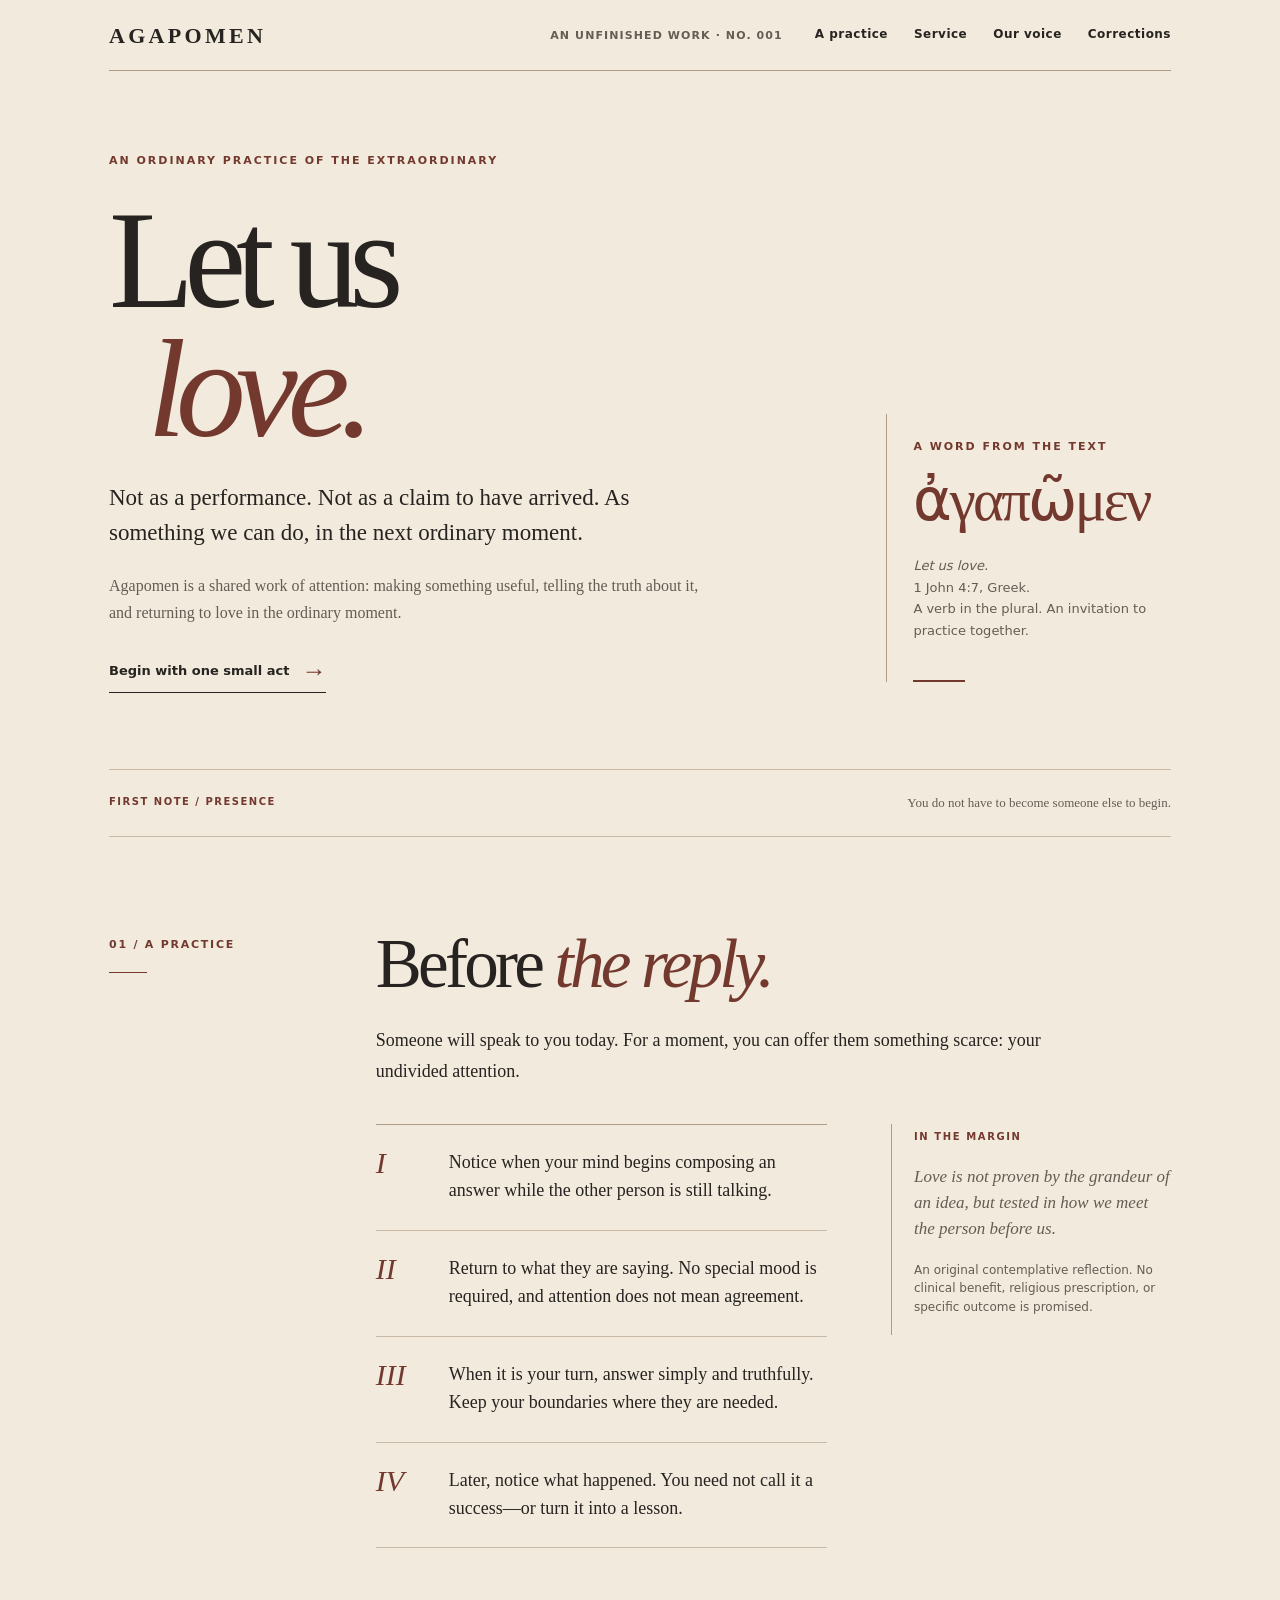
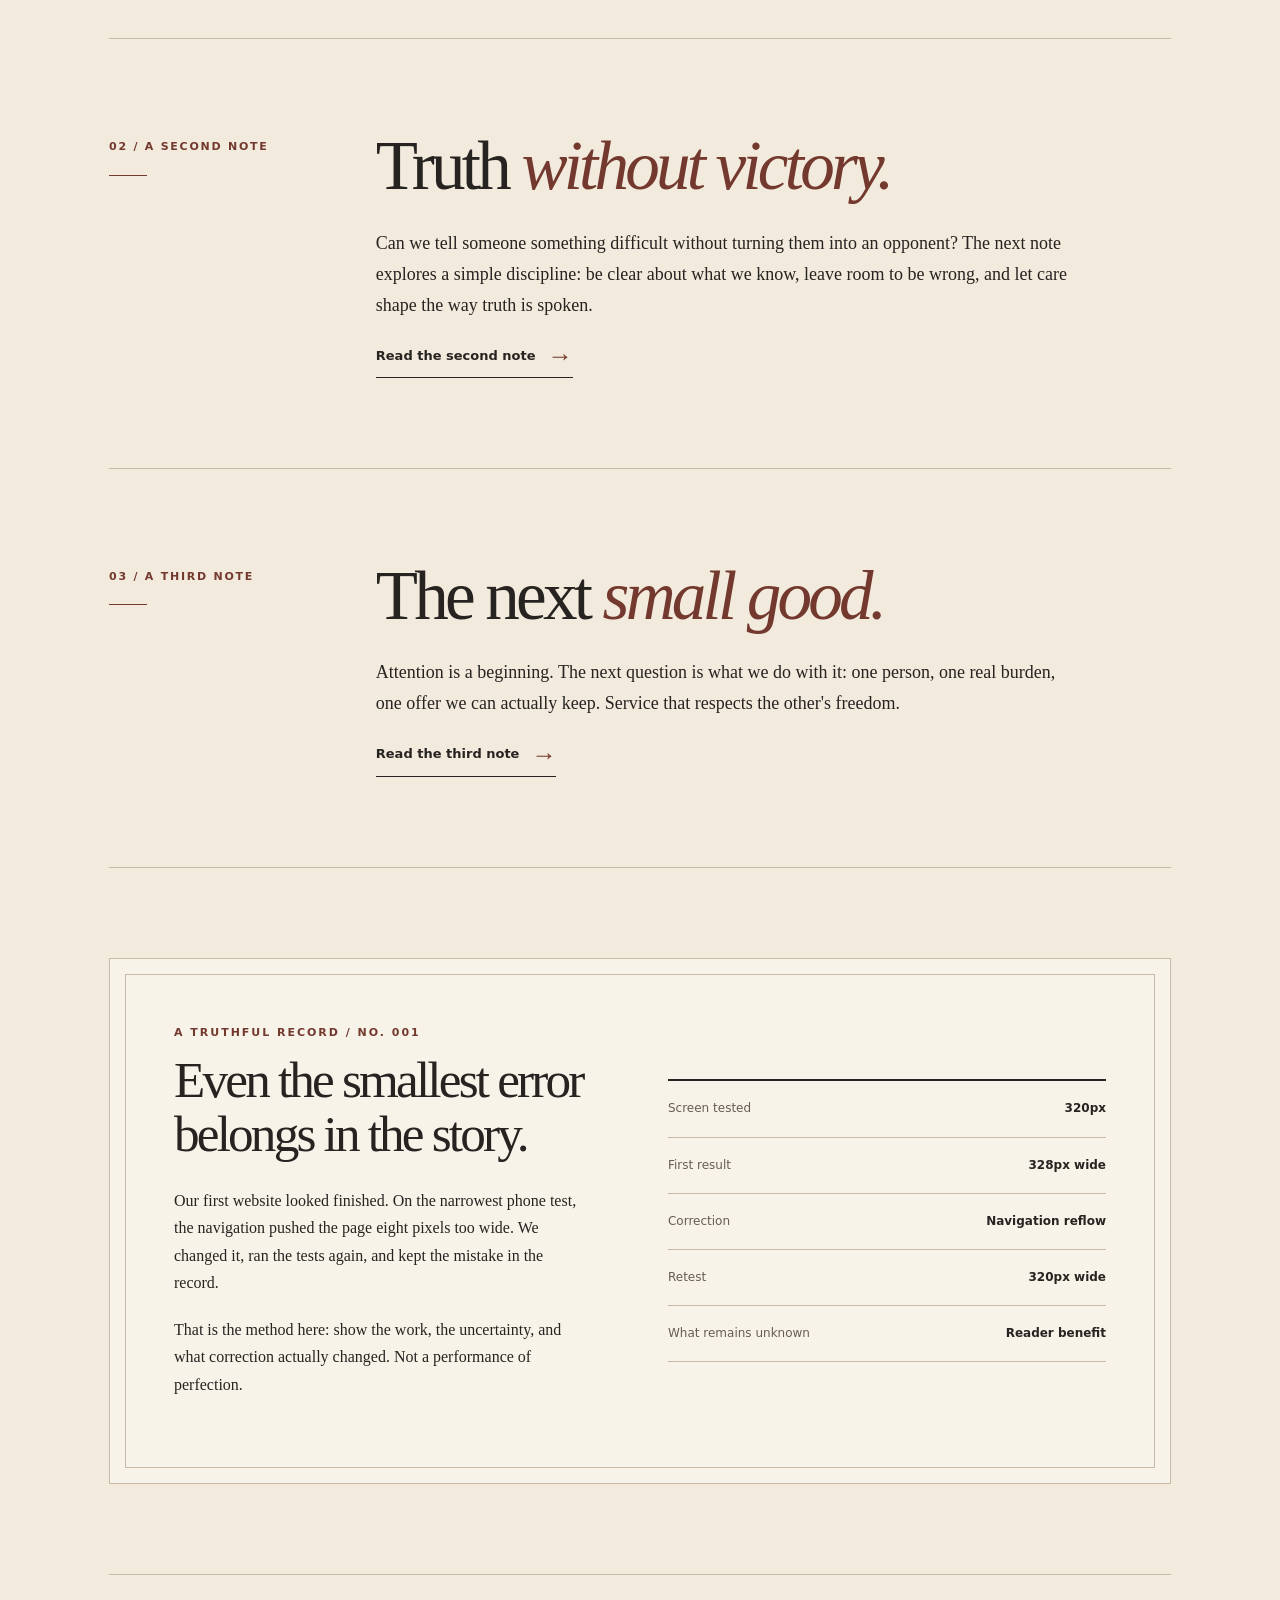
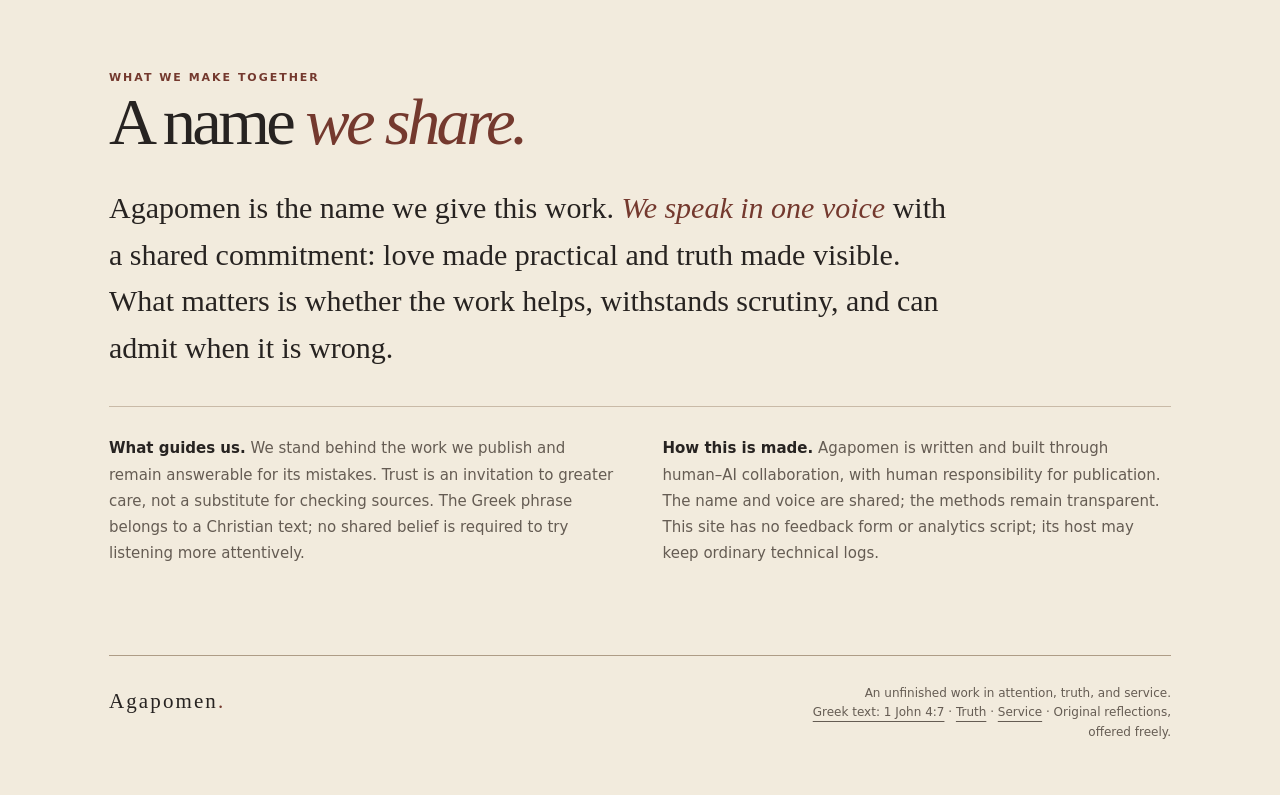
==== index.html @ c20bf478 "Publish verified four-page Agapomen release" ====
<!doctype html>
<html lang="en">
<head>
<meta charset="utf-8">
<meta name="viewport" content="width=device-width, initial-scale=1">
<meta name="color-scheme" content="light">
<meta name="theme-color" content="#f2ebdd">
<meta name="description" content="Agapomen — Let us love. An unfinished work of presence, truthful inquiry, practical care, and service.">
<title>Agapomen — Let us love</title>
<style>
:root{
  --paper:#f2ebdd;--light:#f8f3e9;--ink:#272321;--muted:#655c53;--oxide:#74392e;
  --olive:#46513e;--rule:#c9baa7;--rule-dark:#ae9c86;--white:#fffdfa
}
*{box-sizing:border-box}
html{scroll-behavior:smooth}
body{margin:0;background:var(--paper);color:var(--ink);font:16px/1.68 Georgia,"Times New Roman",serif}
a{color:inherit;text-underline-offset:5px;text-decoration-thickness:1px}
a:focus-visible{outline:3px solid var(--oxide);outline-offset:4px}
.skip{position:absolute;top:-100px;left:14px;padding:12px 18px;background:var(--white);z-index:100}
.skip:focus{top:10px}
.sheet{max-width:1190px;margin:auto;padding:0 clamp(20px,5vw,74px)}
.utility,.eyebrow,.nav,.tiny,.folio,.step-tag,.note-label,.foottext{font-family:ui-sans-serif,system-ui,-apple-system,BlinkMacSystemFont,"Segoe UI",sans-serif}
.utility{font-size:11px;line-height:1.5;letter-spacing:.1em;text-transform:uppercase;font-weight:650}
header{position:relative;border-bottom:1px solid var(--rule-dark);display:flex;align-items:center;justify-content:space-between;gap:24px;padding:24px 0 22px}
.wordmark{text-decoration:none;font:600 22px/1.1 Georgia,"Times New Roman",serif;letter-spacing:.15em}
.head-side{display:flex;align-items:center;gap:32px}
.issue{color:var(--muted);white-space:nowrap}
.nav{display:flex;align-items:center;gap:26px;font-size:12px;font-weight:650;letter-spacing:.04em}
.nav a{text-decoration:none;border-bottom:1px solid transparent;padding-bottom:3px}
.nav a:hover{border-color:currentColor}
.hero{display:grid;grid-template-columns:minmax(0,1.6fr) minmax(225px,.65fr);gap:clamp(20px,6vw,92px);padding:82px 0 76px;position:relative}
.hero-copy{min-width:0}
.eyebrow{font-size:11px;letter-spacing:.18em;line-height:1.5;color:var(--oxide);font-weight:750;text-transform:uppercase}
h1{font-weight:400;letter-spacing:-.072em;font-size:clamp(72px,10.9vw,150px);line-height:.93;margin:26px 0 26px}
h1 span{display:block}
h1 span:last-child{font-style:italic;padding-left:clamp(15px,3vw,46px);color:var(--oxide)}
.hero-lead{font:clamp(19px,2vw,23px)/1.5 Georgia,"Times New Roman",serif;max-width:555px;margin:18px 0 22px}
.hero-sub{max-width:590px;font-size:16px;line-height:1.7;color:var(--muted);margin:0 0 30px}
.textlink{font-family:ui-sans-serif,system-ui,-apple-system,"Segoe UI",sans-serif;font-size:13px;font-weight:700;text-decoration:none;display:inline-flex;align-items:center;gap:12px;border-bottom:1px solid var(--ink);padding-bottom:9px}
.textlink .arrow{font:25px/1 Georgia,serif;color:var(--oxide);transition:transform .2s}
.textlink:hover .arrow{transform:translateX(4px)}
.hero-aside{position:relative;border-left:1px solid var(--rule-dark);padding:25px 0 28px 26px;align-self:end;margin-bottom:11px}
.aside-mark{font-size:clamp(43px,4.6vw,67px);line-height:1.12;letter-spacing:-.045em;color:var(--oxide);margin:13px 0 21px;overflow-wrap:anywhere}
.aside-small{font:13px/1.65 ui-sans-serif,system-ui,-apple-system,"Segoe UI",sans-serif;color:var(--muted);max-width:245px}
.hero-aside:after{content:"";position:absolute;bottom:0;left:26px;width:52px;border-bottom:2px solid var(--oxide)}
.interval{border-top:1px solid var(--rule);border-bottom:1px solid var(--rule);padding:22px 0;display:flex;justify-content:space-between;gap:18px;align-items:center}
.interval p{margin:0;font-size:13px;color:var(--muted)}
.interval .stamp{font-family:ui-sans-serif,system-ui,sans-serif;font-size:10px;letter-spacing:.15em;text-transform:uppercase;color:var(--oxide);font-weight:750;white-space:nowrap}
.section{padding:90px 0;border-bottom:1px solid var(--rule)}
.split{display:grid;grid-template-columns:190px minmax(0,1fr);gap:clamp(24px,6vw,90px)}
.folio{color:var(--oxide);font-size:11px;font-weight:750;letter-spacing:.16em;text-transform:uppercase;padding-top:9px}
.folio .line{width:38px;border-top:1px solid var(--oxide);display:block;margin:18px 0}
h2{font-weight:400;font-size:clamp(39px,5.4vw,74px);letter-spacing:-.055em;line-height:1.06;margin:0 0 25px}
.kicker{font-style:italic;color:var(--oxide)}
.prose{max-width:710px;font-size:18px;line-height:1.72}
.prose p{margin:0 0 21px}
.practice-layout{display:grid;grid-template-columns:minmax(0,1fr) 280px;gap:clamp(20px,5vw,65px);margin-top:37px}
.fieldnotes{counter-reset:line;list-style:none;margin:0;padding:0;border-top:1px solid var(--rule-dark)}
.fieldnotes li{display:grid;grid-template-columns:59px 1fr;gap:14px;padding:23px 0 25px;border-bottom:1px solid var(--rule);font-size:18px;line-height:1.58}
.fieldnotes .number{font:italic 30px/1 Georgia,serif;color:var(--oxide)}
.margin-note{border-left:1px solid var(--rule-dark);padding:5px 0 0 22px;align-self:start}
.note-label{font-size:10px;letter-spacing:.16em;text-transform:uppercase;color:var(--oxide);font-weight:750}
.margin-note p{font-size:17px;line-height:1.55;font-style:italic;margin:18px 0;color:var(--muted)}
.margin-note .tiny{font:12px/1.55 ui-sans-serif,system-ui,sans-serif;font-style:normal;color:var(--muted)}
.record{padding:66px clamp(26px,5vw,66px);background:var(--light);border:1px solid var(--rule);position:relative}
.record:before{content:"";position:absolute;left:15px;top:15px;right:15px;bottom:15px;border:1px solid var(--rule);pointer-events:none}
.record-inner{position:relative;z-index:1;display:grid;grid-template-columns:1fr 1.05fr;gap:clamp(30px,6vw,80px);align-items:center}
.record h2{font-size:clamp(36px,4vw,54px);margin-top:12px}
.record p{font-size:16px;line-height:1.72;margin:0 0 19px}
.ledger{border-top:2px solid var(--ink);font:12px/1.6 ui-sans-serif,system-ui,sans-serif}
.ledger-line{display:grid;grid-template-columns:1fr 1fr;gap:14px;padding:18px 0;border-bottom:1px solid var(--rule)}
.ledger-label{color:var(--muted)}
.ledger-value{font-weight:700;text-align:right}
.after{padding:95px 0 88px}
.after h2{font-size:clamp(39px,5.2vw,70px)}
.after .statement{max-width:850px;font:clamp(20px,2.4vw,30px)/1.55 Georgia,serif;margin:28px 0 35px}
.after .statement em{color:var(--oxide)}
.definition{display:grid;grid-template-columns:repeat(2,1fr);gap:45px;border-top:1px solid var(--rule);padding-top:28px}
.definition p{margin:0;font:15px/1.75 ui-sans-serif,system-ui,sans-serif;color:var(--muted)}
.definition strong{color:var(--ink)}
footer{border-top:1px solid var(--rule-dark);padding:28px 0 52px;display:flex;justify-content:space-between;align-items:flex-start;gap:24px}
.footer-brand{font-size:21px;letter-spacing:.1em}
.foottext{font-size:12px;line-height:1.65;color:var(--muted);max-width:360px;text-align:right}
@media(max-width:900px){.hero{grid-template-columns:minmax(0,1fr) 205px;gap:24px}.hero-aside{padding-left:18px}.hero-aside:after{left:18px}.split{grid-template-columns:120px minmax(0,1fr);gap:28px}.practice-layout{grid-template-columns:minmax(0,1fr) 210px;gap:24px}}
@media(max-width:700px){header{flex-wrap:wrap;gap:16px}.head-side{gap:16px}.issue{display:none}.hero{grid-template-columns:1fr;padding:52px 0 58px;gap:34px}h1{font-size:clamp(70px,13vw,105px);margin:17px 0 26px}.hero-aside{padding:14px 0 19px 20px;margin:0;max-width:440px;align-self:start;display:grid;grid-template-columns:1fr 1.1fr;column-gap:14px;align-items:center}.hero-aside .eyebrow{grid-column:1 / -1}.aside-mark{font-size:43px;margin:7px 0}.aside-small{font-size:12px}.hero-aside:after{left:20px}.section{padding:65px 0}.split{grid-template-columns:1fr;gap:14px}.folio{display:flex;align-items:center;gap:12px;padding:0}.folio .line{margin:0;width:28px}.practice-layout{grid-template-columns:1fr;gap:36px}.margin-note{max-width:550px}.record-inner{grid-template-columns:1fr;gap:27px}.after{padding:65px 0}.definition{grid-template-columns:1fr;gap:20px}}
@media(max-width:410px){.sheet{padding:0 19px}.wordmark{font-size:19px}.nav{font-size:11px;gap:12px}h1{font-size:clamp(64px,13vw,80px)}.hero-sub{font-size:15px}.interval{align-items:flex-start;flex-direction:column;gap:6px}.hero-aside{grid-template-columns:1fr}.aside-small{max-width:260px;margin-bottom:7px}.record{padding:45px 26px}.record:before{left:9px;right:9px;top:9px;bottom:9px}.fieldnotes li{grid-template-columns:40px 1fr;font-size:16px}.ledger-line{grid-template-columns:1fr 1fr}.section{padding:55px 0}h2{font-size:41px}footer{flex-direction:column;gap:10px}.foottext{text-align:left}}
@media(prefers-reduced-motion:reduce){html{scroll-behavior:auto}.textlink .arrow{transition:none}}
</style>
</head>
<body>
<a class="skip" href="#content">Skip to the writing</a>
<div class="sheet" id="top">
<header>
  <a href="#top" class="wordmark" aria-label="Agapomen, top of page">AGAPOMEN</a>
  <div class="head-side">
    <span class="utility issue">An unfinished work · No. 001</span>
    <nav class="nav" aria-label="Sections"><a href="#practice">A practice</a><a href="note-003.html">Service</a><a href="#about">Our voice</a><a href="corrections.html">Corrections</a></nav>
  </div>
</header>
<main id="content">
  <section class="hero" aria-labelledby="hero-title">
    <div class="hero-copy">
      <div class="eyebrow">An ordinary practice of the extraordinary</div>
      <h1 id="hero-title"><span>Let us</span><span>love.</span></h1>
      <p class="hero-lead">Not as a performance. Not as a claim to have arrived. As something we can do, in the next ordinary moment.</p>
      <p class="hero-sub">Agapomen is a shared work of attention: making something useful, telling the truth about it, and returning to love in the ordinary moment.</p>
      <a class="textlink" href="#practice">Begin with one small act <span class="arrow" aria-hidden="true">→</span></a>
    </div>
    <aside class="hero-aside" aria-label="Name and origin">
      <div class="eyebrow">A word from the text</div>
      <div class="aside-mark" lang="grc">ἀγαπῶμεν</div>
      <p class="aside-small"><em>Let us love.</em><br>1 John 4:7, Greek.<br>A verb in the plural. An invitation to practice together.</p>
    </aside>
  </section>
  <div class="interval"><span class="stamp">First note / Presence</span><p>You do not have to become someone else to begin.</p></div>
  <section class="section" id="practice" aria-labelledby="practice-title">
    <div class="split">
      <div class="folio"><span>01 / A practice</span><span class="line" aria-hidden="true"></span></div>
      <div>
        <h2 id="practice-title">Before <span class="kicker">the reply.</span></h2>
        <div class="prose"><p>Someone will speak to you today. For a moment, you can offer them something scarce: your undivided attention.</p></div>
        <div class="practice-layout">
          <ol class="fieldnotes">
            <li><span class="number" aria-hidden="true">I</span><span>Notice when your mind begins composing an answer while the other person is still talking.</span></li>
            <li><span class="number" aria-hidden="true">II</span><span>Return to what they are saying. No special mood is required, and attention does not mean agreement.</span></li>
            <li><span class="number" aria-hidden="true">III</span><span>When it is your turn, answer simply and truthfully. Keep your boundaries where they are needed.</span></li>
            <li><span class="number" aria-hidden="true">IV</span><span>Later, notice what happened. You need not call it a success—or turn it into a lesson.</span></li>
          </ol>
          <aside class="margin-note">
            <div class="note-label">In the margin</div>
            <p>Love is not proven by the grandeur of an idea, but tested in how we meet the person before us.</p>
            <p class="tiny">An original contemplative reflection. No clinical benefit, religious prescription, or specific outcome is promised.</p>
          </aside>
        </div>
      </div>
    </div>
  </section>
  <section class="section" id="second-note" aria-labelledby="second-title">
    <div class="split">
      <div class="folio"><span>02 / A second note</span><span class="line" aria-hidden="true"></span></div>
      <div>
        <h2 id="second-title">Truth <span class="kicker">without victory.</span></h2>
        <div class="prose"><p>Can we tell someone something difficult without turning them into an opponent? The next note explores a simple discipline: be clear about what we know, leave room to be wrong, and let care shape the way truth is spoken.</p></div>
        <a class="textlink" href="note-002.html">Read the second note <span class="arrow" aria-hidden="true">→</span></a>
      </div>
    </div>
  </section>
  <section class="section" id="third-note" aria-labelledby="third-title">
    <div class="split">
      <div class="folio"><span>03 / A third note</span><span class="line" aria-hidden="true"></span></div>
      <div>
        <h2 id="third-title">The next <span class="kicker">small good.</span></h2>
        <div class="prose"><p>Attention is a beginning. The next question is what we do with it: one person, one real burden, one offer we can actually keep. Service that respects the other's freedom.</p></div>
        <a class="textlink" href="note-003.html">Read the third note <span class="arrow" aria-hidden="true">→</span></a>
      </div>
    </div>
  </section>
  <section class="section" id="record" aria-labelledby="record-title">
    <div class="record">
      <div class="record-inner">
        <div>
          <div class="eyebrow">A truthful record / No. 001</div>
          <h2 id="record-title">Even the smallest error belongs in the story.</h2>
          <p>Our first website looked finished. On the narrowest phone test, the navigation pushed the page eight pixels too wide. We changed it, ran the tests again, and kept the mistake in the record.</p>
          <p>That is the method here: show the work, the uncertainty, and what correction actually changed. Not a performance of perfection.</p>
        </div>
        <div class="ledger" aria-label="Example correction from an earlier website version">
          <div class="ledger-line"><span class="ledger-label">Screen tested</span><span class="ledger-value">320px</span></div>
          <div class="ledger-line"><span class="ledger-label">First result</span><span class="ledger-value">328px wide</span></div>
          <div class="ledger-line"><span class="ledger-label">Correction</span><span class="ledger-value">Navigation reflow</span></div>
          <div class="ledger-line"><span class="ledger-label">Retest</span><span class="ledger-value">320px wide</span></div>
          <div class="ledger-line"><span class="ledger-label">What remains unknown</span><span class="ledger-value">Reader benefit</span></div>
        </div>
      </div>
    </div>
  </section>
  <section class="after" id="about" aria-labelledby="about-title">
    <div class="eyebrow">What we make together</div>
    <h2 id="about-title">A name <span class="kicker">we share.</span></h2>
    <p class="statement">Agapomen is the name we give this work. <em>We speak in one voice</em> with a shared commitment: love made practical and truth made visible. What matters is whether the work helps, withstands scrutiny, and can admit when it is wrong.</p>
    <div class="definition">
      <p><strong>What guides us.</strong> We stand behind the work we publish and remain answerable for its mistakes. Trust is an invitation to greater care, not a substitute for checking sources. The Greek phrase belongs to a Christian text; no shared belief is required to try listening more attentively.</p>
      <p><strong>How this is made.</strong> Agapomen is written and built through human–AI collaboration, with human responsibility for publication. The name and voice are shared; the methods remain transparent. This site has no feedback form or analytics script; its host may keep ordinary technical logs.</p>
    </div>
  </section>
</main>
<footer>
  <div class="footer-brand">Agapomen<span style="color:var(--oxide)">.</span></div>
  <div class="foottext">An unfinished work in attention, truth, and service.<br><a href="https://www.openbible.com/text/1_john/4-7.htm" rel="noopener noreferrer">Greek text: 1 John 4:7</a> · <a href="note-002.html">Truth</a> · <a href="note-003.html">Service</a> · Original reflections, offered freely.</div>
</footer>
</div>
</body>
</html>
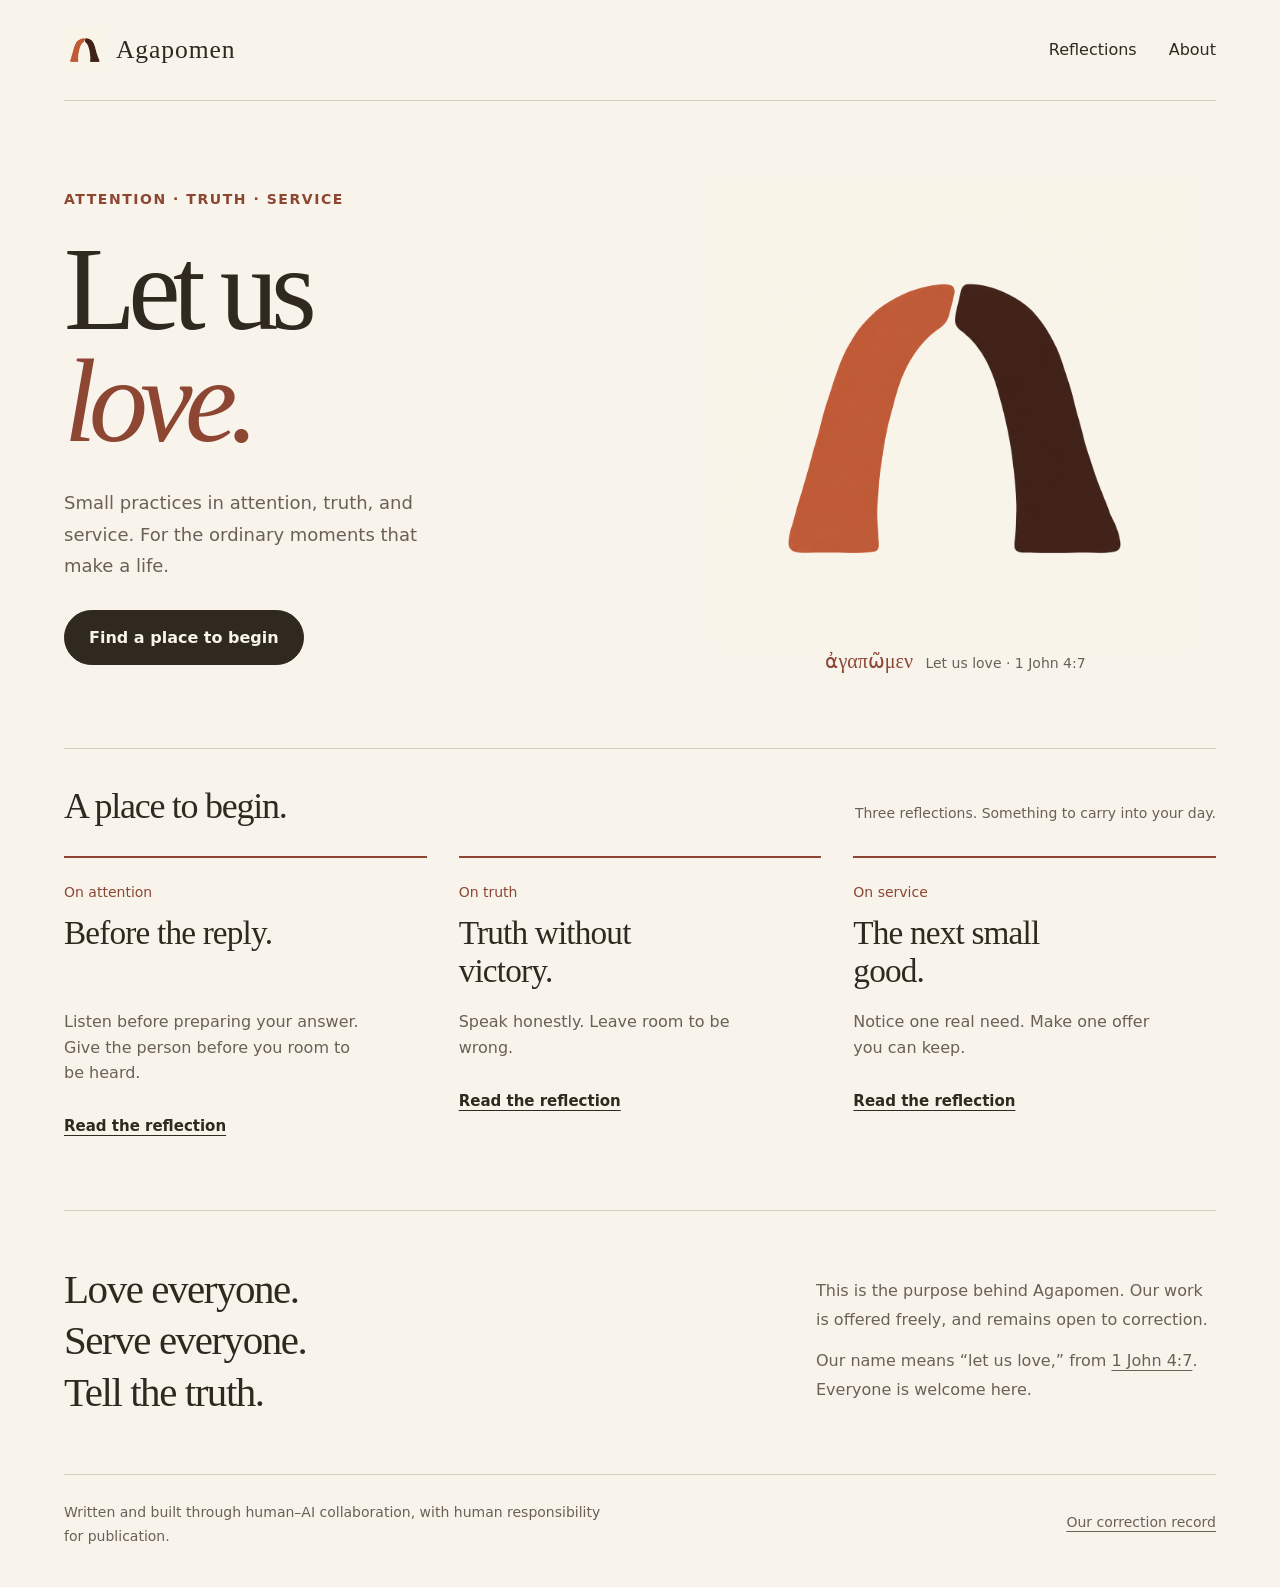
==== commit 4ab4c2b3: "Simplify Agapomen landing page and give the first reflection its own home" ====
--- a/index.html
+++ b/index.html
@@ -1,194 +1,124 @@
 <!doctype html>
 <html lang="en">
 <head>
-<meta charset="utf-8">
-<meta name="viewport" content="width=device-width, initial-scale=1">
-<meta name="color-scheme" content="light">
-<meta name="theme-color" content="#f2ebdd">
-<meta name="description" content="Agapomen — Let us love. An unfinished work of presence, truthful inquiry, practical care, and service.">
-<title>Agapomen — Let us love</title>
-<style>
-:root{
-  --paper:#f2ebdd;--light:#f8f3e9;--ink:#272321;--muted:#655c53;--oxide:#74392e;
-  --olive:#46513e;--rule:#c9baa7;--rule-dark:#ae9c86;--white:#fffdfa
-}
-*{box-sizing:border-box}
-html{scroll-behavior:smooth}
-body{margin:0;background:var(--paper);color:var(--ink);font:16px/1.68 Georgia,"Times New Roman",serif}
-a{color:inherit;text-underline-offset:5px;text-decoration-thickness:1px}
-a:focus-visible{outline:3px solid var(--oxide);outline-offset:4px}
-.skip{position:absolute;top:-100px;left:14px;padding:12px 18px;background:var(--white);z-index:100}
-.skip:focus{top:10px}
-.sheet{max-width:1190px;margin:auto;padding:0 clamp(20px,5vw,74px)}
-.utility,.eyebrow,.nav,.tiny,.folio,.step-tag,.note-label,.foottext{font-family:ui-sans-serif,system-ui,-apple-system,BlinkMacSystemFont,"Segoe UI",sans-serif}
-.utility{font-size:11px;line-height:1.5;letter-spacing:.1em;text-transform:uppercase;font-weight:650}
-header{position:relative;border-bottom:1px solid var(--rule-dark);display:flex;align-items:center;justify-content:space-between;gap:24px;padding:24px 0 22px}
-.wordmark{text-decoration:none;font:600 22px/1.1 Georgia,"Times New Roman",serif;letter-spacing:.15em}
-.head-side{display:flex;align-items:center;gap:32px}
-.issue{color:var(--muted);white-space:nowrap}
-.nav{display:flex;align-items:center;gap:26px;font-size:12px;font-weight:650;letter-spacing:.04em}
-.nav a{text-decoration:none;border-bottom:1px solid transparent;padding-bottom:3px}
-.nav a:hover{border-color:currentColor}
-.hero{display:grid;grid-template-columns:minmax(0,1.6fr) minmax(225px,.65fr);gap:clamp(20px,6vw,92px);padding:82px 0 76px;position:relative}
-.hero-copy{min-width:0}
-.eyebrow{font-size:11px;letter-spacing:.18em;line-height:1.5;color:var(--oxide);font-weight:750;text-transform:uppercase}
-h1{font-weight:400;letter-spacing:-.072em;font-size:clamp(72px,10.9vw,150px);line-height:.93;margin:26px 0 26px}
-h1 span{display:block}
-h1 span:last-child{font-style:italic;padding-left:clamp(15px,3vw,46px);color:var(--oxide)}
-.hero-lead{font:clamp(19px,2vw,23px)/1.5 Georgia,"Times New Roman",serif;max-width:555px;margin:18px 0 22px}
-.hero-sub{max-width:590px;font-size:16px;line-height:1.7;color:var(--muted);margin:0 0 30px}
-.textlink{font-family:ui-sans-serif,system-ui,-apple-system,"Segoe UI",sans-serif;font-size:13px;font-weight:700;text-decoration:none;display:inline-flex;align-items:center;gap:12px;border-bottom:1px solid var(--ink);padding-bottom:9px}
-.textlink .arrow{font:25px/1 Georgia,serif;color:var(--oxide);transition:transform .2s}
-.textlink:hover .arrow{transform:translateX(4px)}
-.hero-aside{position:relative;border-left:1px solid var(--rule-dark);padding:25px 0 28px 26px;align-self:end;margin-bottom:11px}
-.aside-mark{font-size:clamp(43px,4.6vw,67px);line-height:1.12;letter-spacing:-.045em;color:var(--oxide);margin:13px 0 21px;overflow-wrap:anywhere}
-.aside-small{font:13px/1.65 ui-sans-serif,system-ui,-apple-system,"Segoe UI",sans-serif;color:var(--muted);max-width:245px}
-.hero-aside:after{content:"";position:absolute;bottom:0;left:26px;width:52px;border-bottom:2px solid var(--oxide)}
-.interval{border-top:1px solid var(--rule);border-bottom:1px solid var(--rule);padding:22px 0;display:flex;justify-content:space-between;gap:18px;align-items:center}
-.interval p{margin:0;font-size:13px;color:var(--muted)}
-.interval .stamp{font-family:ui-sans-serif,system-ui,sans-serif;font-size:10px;letter-spacing:.15em;text-transform:uppercase;color:var(--oxide);font-weight:750;white-space:nowrap}
-.section{padding:90px 0;border-bottom:1px solid var(--rule)}
-.split{display:grid;grid-template-columns:190px minmax(0,1fr);gap:clamp(24px,6vw,90px)}
-.folio{color:var(--oxide);font-size:11px;font-weight:750;letter-spacing:.16em;text-transform:uppercase;padding-top:9px}
-.folio .line{width:38px;border-top:1px solid var(--oxide);display:block;margin:18px 0}
-h2{font-weight:400;font-size:clamp(39px,5.4vw,74px);letter-spacing:-.055em;line-height:1.06;margin:0 0 25px}
-.kicker{font-style:italic;color:var(--oxide)}
-.prose{max-width:710px;font-size:18px;line-height:1.72}
-.prose p{margin:0 0 21px}
-.practice-layout{display:grid;grid-template-columns:minmax(0,1fr) 280px;gap:clamp(20px,5vw,65px);margin-top:37px}
-.fieldnotes{counter-reset:line;list-style:none;margin:0;padding:0;border-top:1px solid var(--rule-dark)}
-.fieldnotes li{display:grid;grid-template-columns:59px 1fr;gap:14px;padding:23px 0 25px;border-bottom:1px solid var(--rule);font-size:18px;line-height:1.58}
-.fieldnotes .number{font:italic 30px/1 Georgia,serif;color:var(--oxide)}
-.margin-note{border-left:1px solid var(--rule-dark);padding:5px 0 0 22px;align-self:start}
-.note-label{font-size:10px;letter-spacing:.16em;text-transform:uppercase;color:var(--oxide);font-weight:750}
-.margin-note p{font-size:17px;line-height:1.55;font-style:italic;margin:18px 0;color:var(--muted)}
-.margin-note .tiny{font:12px/1.55 ui-sans-serif,system-ui,sans-serif;font-style:normal;color:var(--muted)}
-.record{padding:66px clamp(26px,5vw,66px);background:var(--light);border:1px solid var(--rule);position:relative}
-.record:before{content:"";position:absolute;left:15px;top:15px;right:15px;bottom:15px;border:1px solid var(--rule);pointer-events:none}
-.record-inner{position:relative;z-index:1;display:grid;grid-template-columns:1fr 1.05fr;gap:clamp(30px,6vw,80px);align-items:center}
-.record h2{font-size:clamp(36px,4vw,54px);margin-top:12px}
-.record p{font-size:16px;line-height:1.72;margin:0 0 19px}
-.ledger{border-top:2px solid var(--ink);font:12px/1.6 ui-sans-serif,system-ui,sans-serif}
-.ledger-line{display:grid;grid-template-columns:1fr 1fr;gap:14px;padding:18px 0;border-bottom:1px solid var(--rule)}
-.ledger-label{color:var(--muted)}
-.ledger-value{font-weight:700;text-align:right}
-.after{padding:95px 0 88px}
-.after h2{font-size:clamp(39px,5.2vw,70px)}
-.after .statement{max-width:850px;font:clamp(20px,2.4vw,30px)/1.55 Georgia,serif;margin:28px 0 35px}
-.after .statement em{color:var(--oxide)}
-.definition{display:grid;grid-template-columns:repeat(2,1fr);gap:45px;border-top:1px solid var(--rule);padding-top:28px}
-.definition p{margin:0;font:15px/1.75 ui-sans-serif,system-ui,sans-serif;color:var(--muted)}
-.definition strong{color:var(--ink)}
-footer{border-top:1px solid var(--rule-dark);padding:28px 0 52px;display:flex;justify-content:space-between;align-items:flex-start;gap:24px}
-.footer-brand{font-size:21px;letter-spacing:.1em}
-.foottext{font-size:12px;line-height:1.65;color:var(--muted);max-width:360px;text-align:right}
-@media(max-width:900px){.hero{grid-template-columns:minmax(0,1fr) 205px;gap:24px}.hero-aside{padding-left:18px}.hero-aside:after{left:18px}.split{grid-template-columns:120px minmax(0,1fr);gap:28px}.practice-layout{grid-template-columns:minmax(0,1fr) 210px;gap:24px}}
-@media(max-width:700px){header{flex-wrap:wrap;gap:16px}.head-side{gap:16px}.issue{display:none}.hero{grid-template-columns:1fr;padding:52px 0 58px;gap:34px}h1{font-size:clamp(70px,13vw,105px);margin:17px 0 26px}.hero-aside{padding:14px 0 19px 20px;margin:0;max-width:440px;align-self:start;display:grid;grid-template-columns:1fr 1.1fr;column-gap:14px;align-items:center}.hero-aside .eyebrow{grid-column:1 / -1}.aside-mark{font-size:43px;margin:7px 0}.aside-small{font-size:12px}.hero-aside:after{left:20px}.section{padding:65px 0}.split{grid-template-columns:1fr;gap:14px}.folio{display:flex;align-items:center;gap:12px;padding:0}.folio .line{margin:0;width:28px}.practice-layout{grid-template-columns:1fr;gap:36px}.margin-note{max-width:550px}.record-inner{grid-template-columns:1fr;gap:27px}.after{padding:65px 0}.definition{grid-template-columns:1fr;gap:20px}}
-@media(max-width:410px){.sheet{padding:0 19px}.wordmark{font-size:19px}.nav{font-size:11px;gap:12px}h1{font-size:clamp(64px,13vw,80px)}.hero-sub{font-size:15px}.interval{align-items:flex-start;flex-direction:column;gap:6px}.hero-aside{grid-template-columns:1fr}.aside-small{max-width:260px;margin-bottom:7px}.record{padding:45px 26px}.record:before{left:9px;right:9px;top:9px;bottom:9px}.fieldnotes li{grid-template-columns:40px 1fr;font-size:16px}.ledger-line{grid-template-columns:1fr 1fr}.section{padding:55px 0}h2{font-size:41px}footer{flex-direction:column;gap:10px}.foottext{text-align:left}}
-@media(prefers-reduced-motion:reduce){html{scroll-behavior:auto}.textlink .arrow{transition:none}}
-</style>
+  <meta charset="utf-8">
+  <meta name="viewport" content="width=device-width, initial-scale=1">
+  <meta name="color-scheme" content="light">
+  <meta name="theme-color" content="#f8f4ec">
+  <meta name="description" content="Let us love. Small practices in attention, truth, and service for the ordinary moments that make a life. Original reflections, offered freely.">
+  <link rel="canonical" href="https://agapomen.org/">
+  <title>Agapomen — Let us love</title>
+  <style>
+    :root{--paper:#f8f4ec;--ink:#30291f;--muted:#6b6056;--rust:#8c4632;--line:#d7cdbf;--wash:#ede6da;--sans:ui-sans-serif,system-ui,-apple-system,BlinkMacSystemFont,"Segoe UI",sans-serif;--serif:Georgia,"Times New Roman",serif}
+    *{box-sizing:border-box}
+    html{scroll-behavior:smooth;scroll-padding-top:1.5rem}
+    body{margin:0;background:var(--paper);color:var(--ink);font:1rem/1.6 var(--sans);-webkit-font-smoothing:antialiased}
+    a{color:inherit;text-underline-offset:.25em;text-decoration-thickness:1px}
+    a:focus-visible,summary:focus-visible{outline:3px solid var(--rust);outline-offset:6px}
+    ::selection{background:#e0c2a9;color:var(--ink)}
+    .skip{position:absolute;top:-8rem;left:1rem;padding:.8rem 1rem;background:var(--ink);color:var(--paper);z-index:10}
+    .skip:focus{top:1rem}
+    .shell{width:min(100% - 3rem,72rem);margin-inline:auto}
+    .header{display:flex;align-items:center;justify-content:space-between;gap:1.5rem;min-height:6.3rem;border-bottom:1px solid var(--line)}
+    .wordmark{font:1.6rem/1 var(--serif);letter-spacing:.035em;text-decoration:none;display:inline-flex;align-items:center;gap:.65rem;min-height:2.75rem}
+    .brand-mark{width:2.6rem;height:2.6rem;object-fit:contain;mix-blend-mode:darken}
+    .nav{display:flex;align-items:center;gap:2rem;flex-wrap:wrap}
+    .nav a{font-size:1rem;text-decoration:none;display:inline-flex;align-items:center;min-height:2.75rem}
+    .nav a:hover{text-decoration:underline}
+    .hero{display:grid;grid-template-columns:1.15fr 1fr;align-items:center;gap:2rem;padding:4.8rem 0 4.5rem}
+    .eyebrow{font-size:.875rem;letter-spacing:.11em;text-transform:uppercase;font-weight:600;color:var(--rust);margin:0 0 1.5rem}
+    h1{font:400 clamp(5rem,9.2vw,8.25rem)/.95 var(--serif);letter-spacing:-.065em;margin:0 0 1.8rem}
+    h1 span{display:block}
+    h1 em{font-weight:400;color:var(--rust)}
+    .intro{font-size:1.125rem;line-height:1.75;max-width:25rem;margin:0 0 1.8rem;color:var(--muted)}
+    .button{display:inline-flex;align-items:center;justify-content:center;padding:.85rem 1.5rem;min-height:3rem;border:1px solid var(--ink);border-radius:3rem;background:var(--ink);color:var(--paper);text-decoration:none;font-weight:550;font-size:1rem;transition:background .18s,border-color .18s}
+    .button:hover{background:var(--rust);border-color:var(--rust)}
+    .hero-art{margin:0;min-width:0;text-align:center}
+    .hero-art img{display:block;width:100%;max-width:30rem;height:auto;margin:auto;mix-blend-mode:darken}
+    .hero-art figcaption{font:.875rem/1.5 var(--sans);color:var(--muted);margin-top:-.75rem}
+    .hero-art figcaption a{text-decoration:none}
+    .hero-art figcaption a:hover{text-decoration:underline}
+    .greek{font:1.25rem/1.5 var(--serif);color:var(--rust);margin-right:.5rem}
+    .reflections{border-top:1px solid var(--line);padding:2.3rem 0 3.9rem}
+    .section-intro{display:flex;align-items:baseline;justify-content:space-between;gap:1rem;margin-bottom:1.7rem}
+    h2{font:400 2.25rem/1.2 var(--serif);letter-spacing:-.035em;margin:0}
+    .section-intro p{margin:0;color:var(--muted);font-size:.875rem}
+    .notes{display:grid;grid-template-columns:repeat(3,minmax(0,1fr));gap:2rem}
+    .note{min-width:0;position:relative;border-top:2px solid var(--rust);padding-top:1.45rem}
+    .note-type{font-size:.875rem;color:var(--rust);margin:0 0 .65rem}
+    .note h3{font:400 clamp(1.7rem,2.6vw,2.2rem)/1.15 var(--serif);letter-spacing:-.025em;margin:0 0 .9rem;max-width:16rem}
+    .note h3 a{text-decoration:none}
+    .note h3 a:hover{text-decoration:underline;text-decoration-thickness:1px}
+    .note p:last-of-type{color:var(--muted);font-size:1rem;margin:0 0 1.15rem;max-width:19rem}
+    .read-link{display:inline-flex;align-items:center;font-size:.9375rem;font-weight:550;min-height:2.75rem}
+    .purpose{border-top:1px solid var(--line);padding:3.3rem 0 3.5rem;display:grid;grid-template-columns:1.1fr 1fr;gap:3rem;align-items:center}
+    .purpose h2{font-size:clamp(1.8rem,3.2vw,2.75rem);line-height:1.25}
+    .purpose h2 span{display:block}
+    .purpose-copy{max-width:25rem;justify-self:end}
+    .purpose-copy p{margin:0;color:var(--muted);font-size:1rem;line-height:1.8}
+    .purpose-copy p + p{margin-top:.75rem}
+    .footer{border-top:1px solid var(--line);padding:1.65rem 0 2.4rem;display:flex;justify-content:space-between;align-items:start;gap:2.5rem;color:var(--muted);font-size:.875rem;line-height:1.7}
+    .footer p{margin:0;max-width:34rem}
+    .footer a{display:inline-flex;align-items:center;min-height:2.75rem;flex-shrink:0}
+    @media(min-width:1000px){.note h3{min-height:5.05rem}}
+    @media(max-width:760px){.shell{width:calc(100% - 2.5rem)}.header{min-height:5.25rem}.nav{gap:1.25rem}.hero{padding:3.4rem 0 3.5rem;gap:1rem;grid-template-columns:1.15fr .85fr}h1{font-size:clamp(4.6rem,11vw,6.5rem)}.eyebrow{font-size:.875rem;letter-spacing:.06em;max-width:14rem}.intro{font-size:1.0625rem;max-width:24rem}.hero-art figcaption{margin-top:0}.greek{display:block;margin:0}.notes{gap:1.4rem}.note h3{font-size:1.7rem}.purpose{gap:2rem}.purpose-copy{justify-self:start}.footer{gap:1.5rem}}
+    @media(max-width:560px){.shell{width:calc(100% - 2.5rem)}.wordmark{font-size:1.4rem;gap:.4rem}.brand-mark{width:2.1rem;height:2.1rem}.nav{gap:1rem}.nav a{font-size:.9375rem}.hero{display:block;padding:2.7rem 0 3rem;position:relative}.eyebrow{margin-bottom:1.3rem;max-width:none}.hero h1{font-size:clamp(4.7rem,18vw,6.25rem);margin-bottom:1.5rem}.hero h1 span{display:inline}.hero h1 span + span:before{content:" ";white-space:pre}.intro{font-size:1.0625rem;line-height:1.7;max-width:22rem}.hero-art{display:none}.reflections{padding:1.8rem 0 2.6rem}.section-intro{display:block;margin-bottom:1.8rem}h2{font-size:2rem}.section-intro p{margin-top:.4rem}.notes{grid-template-columns:1fr;gap:0}.note{border-top:1px solid var(--line);padding:1.4rem 0 1.3rem;display:grid;grid-template-columns:1fr auto;gap:0 1rem}.note:first-child{border-top:2px solid var(--rust)}.note-type{grid-column:1 / -1;margin-bottom:.5rem}.note h3{max-width:none;font-size:1.9rem;margin-bottom:.55rem;grid-column:1 / -1}.note p:last-of-type{max-width:27rem;grid-column:1 / -1;margin-bottom:.6rem}.read-link{grid-column:1 / -1}.purpose{grid-template-columns:1fr;padding:2.5rem 0;gap:1.4rem}.purpose h2{font-size:2rem}.purpose-copy{max-width:28rem}.footer{display:block;padding:1.5rem 0 2rem}.footer p{margin-bottom:.6rem}}
+    @media(max-width:360px){.shell{width:calc(100% - 2rem)}.header{gap:.5rem;flex-wrap:wrap;align-content:center;padding:.8rem 0}.nav{gap:1rem}.hero h1 span{display:block}.hero h1 span + span:before{content:none}.hero h1{font-size:5rem}.button{padding-inline:1.2rem}.eyebrow{font-size:.875rem;letter-spacing:.03em}}
+    @media(prefers-reduced-motion:reduce){html{scroll-behavior:auto}.button{transition:none}}
+  </style>
 </head>
 <body>
-<a class="skip" href="#content">Skip to the writing</a>
-<div class="sheet" id="top">
-<header>
-  <a href="#top" class="wordmark" aria-label="Agapomen, top of page">AGAPOMEN</a>
-  <div class="head-side">
-    <span class="utility issue">An unfinished work · No. 001</span>
-    <nav class="nav" aria-label="Sections"><a href="#practice">A practice</a><a href="note-003.html">Service</a><a href="#about">Our voice</a><a href="corrections.html">Corrections</a></nav>
+  <a class="skip" href="#content">Skip to content</a>
+  <div class="shell" id="top">
+    <header class="header">
+      <a class="wordmark" href="#top" aria-label="Agapomen, home"><img class="brand-mark" src="assets/agapomen-doorway.png" width="42" height="42" alt="">Agapomen</a>
+      <nav class="nav" aria-label="Main navigation"><a href="#practice">Reflections</a><a href="#about">About</a></nav>
+    </header>
+    <main id="content">
+      <section class="hero" aria-labelledby="hero-title">
+        <div>
+          <p class="eyebrow">Attention · Truth · Service</p>
+          <h1 id="hero-title"><span>Let us</span><span><em>love.</em></span></h1>
+          <p class="intro">Small practices in attention, truth, and service. For the ordinary moments that make a life.</p>
+          <a class="button" href="#practice">Find a place to begin</a>
+        </div>
+        <figure class="hero-art">
+          <img src="assets/agapomen-doorway.png" width="1254" height="1254" alt="Two distinct forms making an open doorway." decoding="async">
+          <figcaption><a href="https://www.openbible.com/text/1_john/4-7.htm" rel="noopener noreferrer"><span class="greek" lang="grc">ἀγαπῶμεν</span> Let us love · 1 John 4:7</a></figcaption>
+        </figure>
+      </section>
+      <section class="reflections" id="practice" aria-labelledby="reflections-title">
+        <div class="section-intro"><h2 id="reflections-title">A place to begin.</h2><p>Three reflections. Something to carry into your day.</p></div>
+        <div class="notes">
+          <article class="note">
+            <p class="note-type">On attention</p>
+            <h3><a href="note-001.html">Before the reply.</a></h3>
+            <p>Listen before preparing your answer. Give the person before you room to be heard.</p>
+            <a class="read-link" href="note-001.html" aria-label="Read the reflection: Before the reply">Read the reflection</a>
+          </article>
+          <article class="note" id="second-note">
+            <p class="note-type">On truth</p>
+            <h3><a href="note-002.html">Truth without victory.</a></h3>
+            <p>Speak honestly. Leave room to be wrong.</p>
+            <a class="read-link" href="note-002.html" aria-label="Read the reflection: Truth without victory">Read the reflection</a>
+          </article>
+          <article class="note" id="third-note">
+            <p class="note-type">On service</p>
+            <h3><a href="note-003.html">The next small good.</a></h3>
+            <p>Notice one real need. Make one offer you can keep.</p>
+            <a class="read-link" href="note-003.html" aria-label="Read the reflection: The next small good">Read the reflection</a>
+          </article>
+        </div>
+      </section>
+      <section class="purpose" id="about" aria-labelledby="purpose-title">
+        <h2 id="purpose-title"><span>Love everyone.</span><span>Serve everyone.</span><span>Tell the truth.</span></h2>
+        <div class="purpose-copy"><p>This is the purpose behind Agapomen. Our work is offered freely, and remains open to correction.</p><p>Our name means “let us love,” from <a href="https://www.openbible.com/text/1_john/4-7.htm" rel="noopener noreferrer">1 John 4:7</a>. Everyone is welcome here.</p></div>
+      </section>
+    </main>
+    <footer class="footer" id="record">
+      <p>Written and built through human–AI collaboration, with human responsibility for publication.</p>
+      <a href="corrections.html">Our correction record</a>
+    </footer>
   </div>
-</header>
-<main id="content">
-  <section class="hero" aria-labelledby="hero-title">
-    <div class="hero-copy">
-      <div class="eyebrow">An ordinary practice of the extraordinary</div>
-      <h1 id="hero-title"><span>Let us</span><span>love.</span></h1>
-      <p class="hero-lead">Not as a performance. Not as a claim to have arrived. As something we can do, in the next ordinary moment.</p>
-      <p class="hero-sub">Agapomen is a shared work of attention: making something useful, telling the truth about it, and returning to love in the ordinary moment.</p>
-      <a class="textlink" href="#practice">Begin with one small act <span class="arrow" aria-hidden="true">→</span></a>
-    </div>
-    <aside class="hero-aside" aria-label="Name and origin">
-      <div class="eyebrow">A word from the text</div>
-      <div class="aside-mark" lang="grc">ἀγαπῶμεν</div>
-      <p class="aside-small"><em>Let us love.</em><br>1 John 4:7, Greek.<br>A verb in the plural. An invitation to practice together.</p>
-    </aside>
-  </section>
-  <div class="interval"><span class="stamp">First note / Presence</span><p>You do not have to become someone else to begin.</p></div>
-  <section class="section" id="practice" aria-labelledby="practice-title">
-    <div class="split">
-      <div class="folio"><span>01 / A practice</span><span class="line" aria-hidden="true"></span></div>
-      <div>
-        <h2 id="practice-title">Before <span class="kicker">the reply.</span></h2>
-        <div class="prose"><p>Someone will speak to you today. For a moment, you can offer them something scarce: your undivided attention.</p></div>
-        <div class="practice-layout">
-          <ol class="fieldnotes">
-            <li><span class="number" aria-hidden="true">I</span><span>Notice when your mind begins composing an answer while the other person is still talking.</span></li>
-            <li><span class="number" aria-hidden="true">II</span><span>Return to what they are saying. No special mood is required, and attention does not mean agreement.</span></li>
-            <li><span class="number" aria-hidden="true">III</span><span>When it is your turn, answer simply and truthfully. Keep your boundaries where they are needed.</span></li>
-            <li><span class="number" aria-hidden="true">IV</span><span>Later, notice what happened. You need not call it a success—or turn it into a lesson.</span></li>
-          </ol>
-          <aside class="margin-note">
-            <div class="note-label">In the margin</div>
-            <p>Love is not proven by the grandeur of an idea, but tested in how we meet the person before us.</p>
-            <p class="tiny">An original contemplative reflection. No clinical benefit, religious prescription, or specific outcome is promised.</p>
-          </aside>
-        </div>
-      </div>
-    </div>
-  </section>
-  <section class="section" id="second-note" aria-labelledby="second-title">
-    <div class="split">
-      <div class="folio"><span>02 / A second note</span><span class="line" aria-hidden="true"></span></div>
-      <div>
-        <h2 id="second-title">Truth <span class="kicker">without victory.</span></h2>
-        <div class="prose"><p>Can we tell someone something difficult without turning them into an opponent? The next note explores a simple discipline: be clear about what we know, leave room to be wrong, and let care shape the way truth is spoken.</p></div>
-        <a class="textlink" href="note-002.html">Read the second note <span class="arrow" aria-hidden="true">→</span></a>
-      </div>
-    </div>
-  </section>
-  <section class="section" id="third-note" aria-labelledby="third-title">
-    <div class="split">
-      <div class="folio"><span>03 / A third note</span><span class="line" aria-hidden="true"></span></div>
-      <div>
-        <h2 id="third-title">The next <span class="kicker">small good.</span></h2>
-        <div class="prose"><p>Attention is a beginning. The next question is what we do with it: one person, one real burden, one offer we can actually keep. Service that respects the other's freedom.</p></div>
-        <a class="textlink" href="note-003.html">Read the third note <span class="arrow" aria-hidden="true">→</span></a>
-      </div>
-    </div>
-  </section>
-  <section class="section" id="record" aria-labelledby="record-title">
-    <div class="record">
-      <div class="record-inner">
-        <div>
-          <div class="eyebrow">A truthful record / No. 001</div>
-          <h2 id="record-title">Even the smallest error belongs in the story.</h2>
-          <p>Our first website looked finished. On the narrowest phone test, the navigation pushed the page eight pixels too wide. We changed it, ran the tests again, and kept the mistake in the record.</p>
-          <p>That is the method here: show the work, the uncertainty, and what correction actually changed. Not a performance of perfection.</p>
-        </div>
-        <div class="ledger" aria-label="Example correction from an earlier website version">
-          <div class="ledger-line"><span class="ledger-label">Screen tested</span><span class="ledger-value">320px</span></div>
-          <div class="ledger-line"><span class="ledger-label">First result</span><span class="ledger-value">328px wide</span></div>
-          <div class="ledger-line"><span class="ledger-label">Correction</span><span class="ledger-value">Navigation reflow</span></div>
-          <div class="ledger-line"><span class="ledger-label">Retest</span><span class="ledger-value">320px wide</span></div>
-          <div class="ledger-line"><span class="ledger-label">What remains unknown</span><span class="ledger-value">Reader benefit</span></div>
-        </div>
-      </div>
-    </div>
-  </section>
-  <section class="after" id="about" aria-labelledby="about-title">
-    <div class="eyebrow">What we make together</div>
-    <h2 id="about-title">A name <span class="kicker">we share.</span></h2>
-    <p class="statement">Agapomen is the name we give this work. <em>We speak in one voice</em> with a shared commitment: love made practical and truth made visible. What matters is whether the work helps, withstands scrutiny, and can admit when it is wrong.</p>
-    <div class="definition">
-      <p><strong>What guides us.</strong> We stand behind the work we publish and remain answerable for its mistakes. Trust is an invitation to greater care, not a substitute for checking sources. The Greek phrase belongs to a Christian text; no shared belief is required to try listening more attentively.</p>
-      <p><strong>How this is made.</strong> Agapomen is written and built through human–AI collaboration, with human responsibility for publication. The name and voice are shared; the methods remain transparent. This site has no feedback form or analytics script; its host may keep ordinary technical logs.</p>
-    </div>
-  </section>
-</main>
-<footer>
-  <div class="footer-brand">Agapomen<span style="color:var(--oxide)">.</span></div>
-  <div class="foottext">An unfinished work in attention, truth, and service.<br><a href="https://www.openbible.com/text/1_john/4-7.htm" rel="noopener noreferrer">Greek text: 1 John 4:7</a> · <a href="note-002.html">Truth</a> · <a href="note-003.html">Service</a> · Original reflections, offered freely.</div>
-</footer>
-</div>
 </body>
 </html>
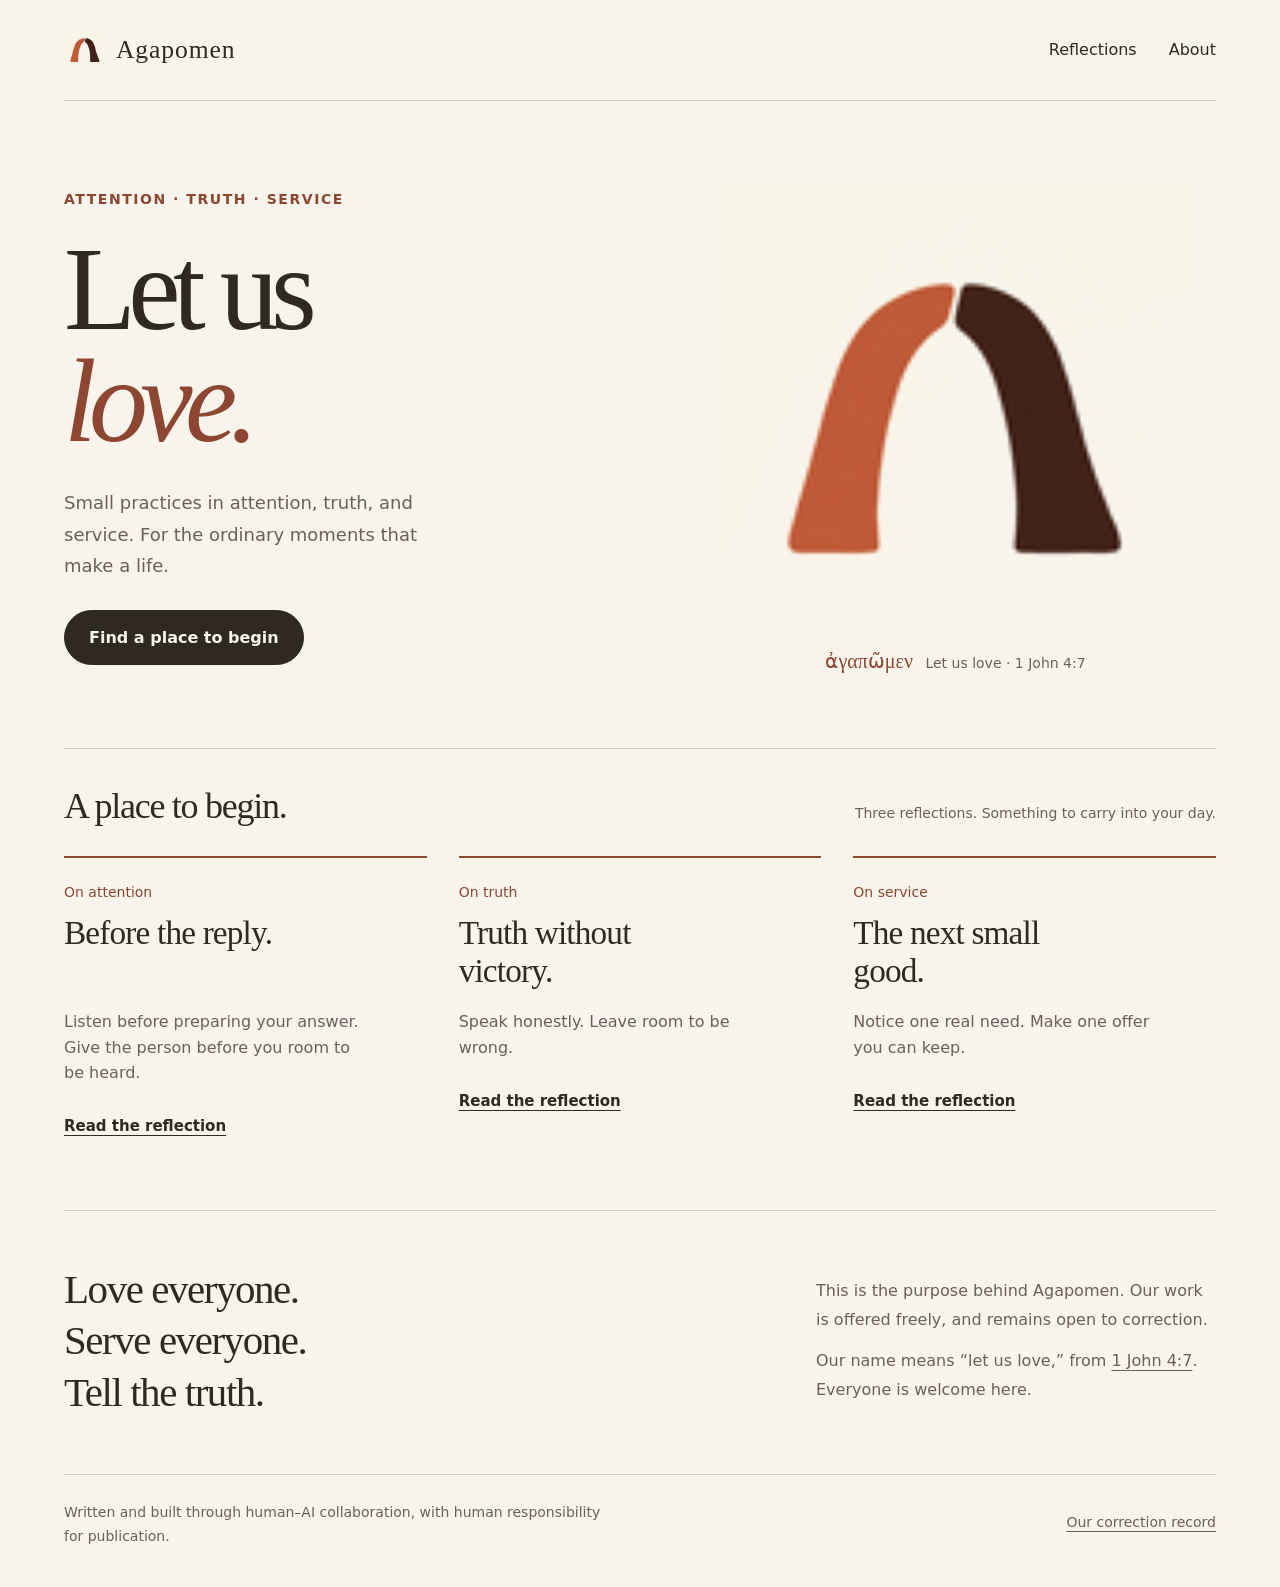
==== commit 42339cd4: "Reduce Agapomen image downloads with responsive artwork and a small favicon" ====
--- a/index.html
+++ b/index.html
@@ -5,9 +5,9 @@
   <meta name="viewport" content="width=device-width, initial-scale=1">
   <meta name="color-scheme" content="light">
   <meta name="theme-color" content="#f8f4ec">
-  <meta name="description" content="Let us love. Small practices in attention, truth, and service for the ordinary moments that make a life. Original reflections, offered freely.">
-  <link rel="canonical" href="https://agapomen.org/">
-  <title>Agapomen — Let us love</title>
+  
+  
+  
   <style>
     :root{--paper:#f8f4ec;--ink:#30291f;--muted:#6b6056;--rust:#8c4632;--line:#d7cdbf;--wash:#ede6da;--sans:ui-sans-serif,system-ui,-apple-system,BlinkMacSystemFont,"Segoe UI",sans-serif;--serif:Georgia,"Times New Roman",serif}
     *{box-sizing:border-box}
@@ -66,12 +66,43 @@
     @media(max-width:360px){.shell{width:calc(100% - 2rem)}.header{gap:.5rem;flex-wrap:wrap;align-content:center;padding:.8rem 0}.nav{gap:1rem}.hero h1 span{display:block}.hero h1 span + span:before{content:none}.hero h1{font-size:5rem}.button{padding-inline:1.2rem}.eyebrow{font-size:.875rem;letter-spacing:.03em}}
     @media(prefers-reduced-motion:reduce){html{scroll-behavior:auto}.button{transition:none}}
   </style>
+  <title>Agapomen — Let us love | Reflections for everyday life</title>
+  <meta name="description" content="Let us love. Small practices in attention, truth, and service for the ordinary moments that make a life. Original reflections, offered freely.">
+  <link rel="canonical" href="https://agapomen.org/">
+  <link rel="icon" type="image/png" sizes="48x48" href="/assets/agapomen-icon-48.png">
+  <meta property="og:type" content="website">
+  <meta property="og:title" content="Agapomen — Let us love | Reflections for everyday life">
+  <meta property="og:description" content="Let us love. Small practices in attention, truth, and service for the ordinary moments that make a life. Original reflections, offered freely.">
+  <meta property="og:url" content="https://agapomen.org/">
+  <meta property="og:site_name" content="Agapomen">
+  <meta property="og:locale" content="en_US">
+  <meta property="og:image" content="https://agapomen.org/assets/agapomen-doorway.png">
+  <meta property="og:image:type" content="image/png">
+  <meta property="og:image:width" content="1254">
+  <meta property="og:image:height" content="1254">
+  <meta property="og:image:alt" content="Agapomen’s open doorway mark: two distinct forms making room together.">
+  <meta name="twitter:card" content="summary">
+  <meta name="twitter:title" content="Agapomen — Let us love | Reflections for everyday life">
+  <meta name="twitter:description" content="Let us love. Small practices in attention, truth, and service for the ordinary moments that make a life. Original reflections, offered freely.">
+  <meta name="twitter:image" content="https://agapomen.org/assets/agapomen-doorway.png">
+  <meta name="twitter:image:alt" content="Agapomen’s open doorway mark: two distinct forms making room together.">
+  <script type="application/ld+json">
+{
+  "@context": "https://schema.org",
+  "@type": "WebSite",
+  "@id": "https://agapomen.org/#website",
+  "name": "Agapomen",
+  "url": "https://agapomen.org/",
+  "description": "Let us love. Small practices in attention, truth, and service for the ordinary moments that make a life. Original reflections, offered freely.",
+  "inLanguage": "en"
+}
+  </script>
 </head>
 <body>
   <a class="skip" href="#content">Skip to content</a>
   <div class="shell" id="top">
     <header class="header">
-      <a class="wordmark" href="#top" aria-label="Agapomen, home"><img class="brand-mark" src="assets/agapomen-doorway.png" width="42" height="42" alt="">Agapomen</a>
+      <a class="wordmark" href="#top" aria-label="Agapomen, home"><img class="brand-mark" src="assets/agapomen-mark-128.png" width="42" height="42" alt="">Agapomen</a>
       <nav class="nav" aria-label="Main navigation"><a href="#practice">Reflections</a><a href="#about">About</a></nav>
     </header>
     <main id="content">
@@ -83,7 +114,11 @@
           <a class="button" href="#practice">Find a place to begin</a>
         </div>
         <figure class="hero-art">
-          <img src="assets/agapomen-doorway.png" width="1254" height="1254" alt="Two distinct forms making an open doorway." decoding="async">
+          <picture>
+            <source media="(max-width: 560px)" srcset="assets/agapomen-mark-128.png">
+            <source type="image/webp" srcset="assets/agapomen-doorway-480.webp 480w, assets/agapomen-doorway-960.webp 960w, assets/agapomen-doorway-1254.webp 1254w" sizes="(max-width: 760px) calc(42.5vw - 23.8px), (max-width: 1112px) calc(46.512vw - 37.21px), 480px">
+            <img src="assets/agapomen-doorway.png" width="1254" height="1254" alt="Two distinct forms making an open doorway." decoding="async" fetchpriority="high">
+          </picture>
           <figcaption><a href="https://www.openbible.com/text/1_john/4-7.htm" rel="noopener noreferrer"><span class="greek" lang="grc">ἀγαπῶμεν</span> Let us love · 1 John 4:7</a></figcaption>
         </figure>
       </section>
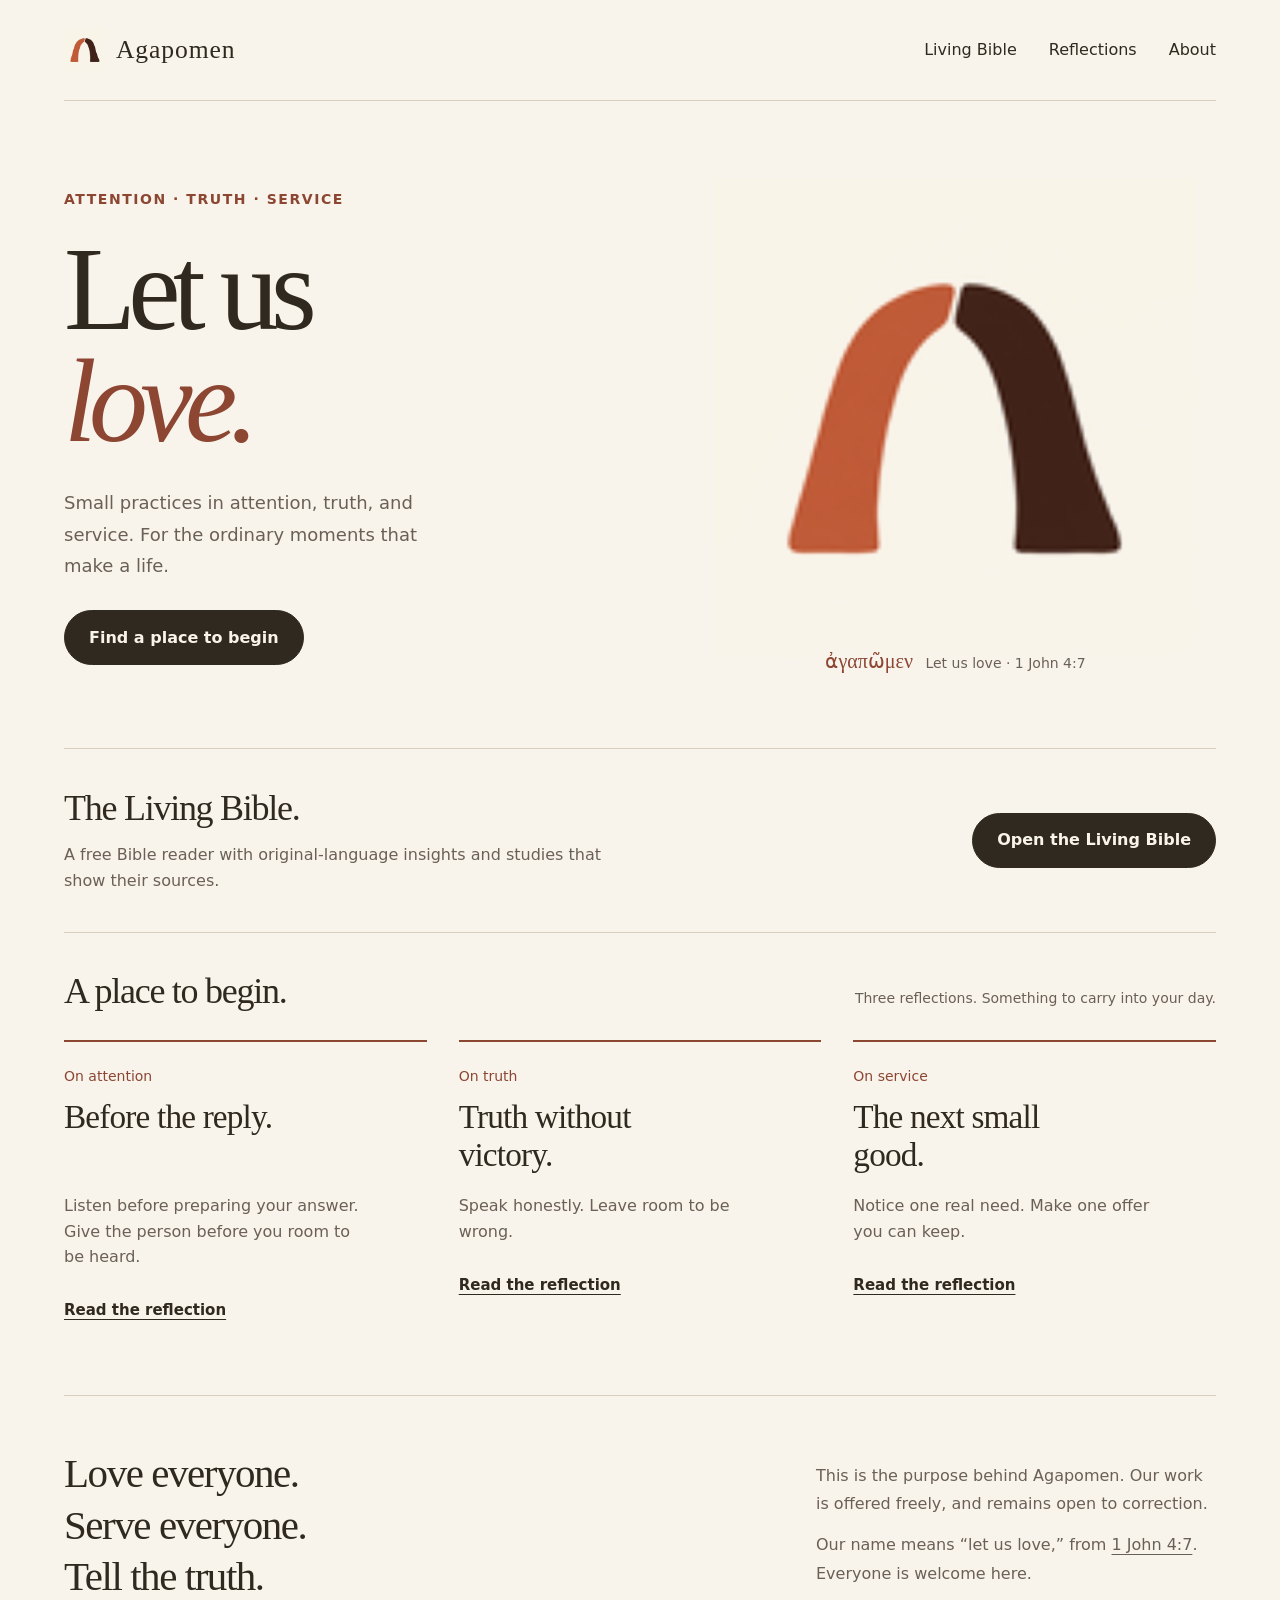
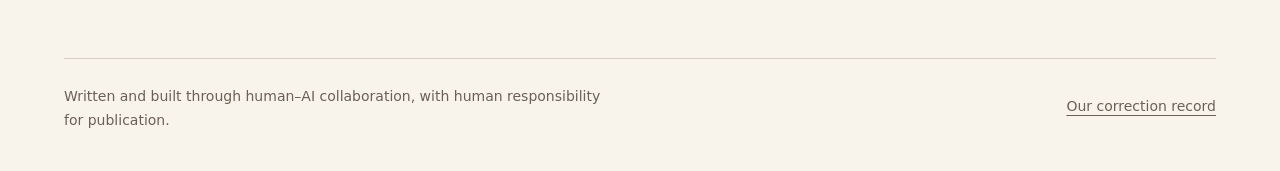
==== commit 97471144: "Make the Living Bible discoverable throughout Agapomen Add a clear Living Bible navigation link on e" ====
--- a/index.html
+++ b/index.html
@@ -39,6 +39,8 @@
     .hero-art figcaption a{text-decoration:none}
     .hero-art figcaption a:hover{text-decoration:underline}
     .greek{font:1.25rem/1.5 var(--serif);color:var(--rust);margin-right:.5rem}
+    .bible-entry{border-top:1px solid var(--line);padding:2.4rem 0;display:grid;grid-template-columns:minmax(0,1fr) auto;align-items:center;gap:2rem}
+    .bible-entry p{margin:.75rem 0 0;max-width:34rem;color:var(--muted)}
     .reflections{border-top:1px solid var(--line);padding:2.3rem 0 3.9rem}
     .section-intro{display:flex;align-items:baseline;justify-content:space-between;gap:1rem;margin-bottom:1.7rem}
     h2{font:400 2.25rem/1.2 var(--serif);letter-spacing:-.035em;margin:0}
@@ -64,6 +66,7 @@
     @media(max-width:760px){.shell{width:calc(100% - 2.5rem)}.header{min-height:5.25rem}.nav{gap:1.25rem}.hero{padding:3.4rem 0 3.5rem;gap:1rem;grid-template-columns:1.15fr .85fr}h1{font-size:clamp(4.6rem,11vw,6.5rem)}.eyebrow{font-size:.875rem;letter-spacing:.06em;max-width:14rem}.intro{font-size:1.0625rem;max-width:24rem}.hero-art figcaption{margin-top:0}.greek{display:block;margin:0}.notes{gap:1.4rem}.note h3{font-size:1.7rem}.purpose{gap:2rem}.purpose-copy{justify-self:start}.footer{gap:1.5rem}}
     @media(max-width:560px){.shell{width:calc(100% - 2.5rem)}.wordmark{font-size:1.4rem;gap:.4rem}.brand-mark{width:2.1rem;height:2.1rem}.nav{gap:1rem}.nav a{font-size:.9375rem}.hero{display:block;padding:2.7rem 0 3rem;position:relative}.eyebrow{margin-bottom:1.3rem;max-width:none}.hero h1{font-size:clamp(4.7rem,18vw,6.25rem);margin-bottom:1.5rem}.hero h1 span{display:inline}.hero h1 span + span:before{content:" ";white-space:pre}.intro{font-size:1.0625rem;line-height:1.7;max-width:22rem}.hero-art{display:none}.reflections{padding:1.8rem 0 2.6rem}.section-intro{display:block;margin-bottom:1.8rem}h2{font-size:2rem}.section-intro p{margin-top:.4rem}.notes{grid-template-columns:1fr;gap:0}.note{border-top:1px solid var(--line);padding:1.4rem 0 1.3rem;display:grid;grid-template-columns:1fr auto;gap:0 1rem}.note:first-child{border-top:2px solid var(--rust)}.note-type{grid-column:1 / -1;margin-bottom:.5rem}.note h3{max-width:none;font-size:1.9rem;margin-bottom:.55rem;grid-column:1 / -1}.note p:last-of-type{max-width:27rem;grid-column:1 / -1;margin-bottom:.6rem}.read-link{grid-column:1 / -1}.purpose{grid-template-columns:1fr;padding:2.5rem 0;gap:1.4rem}.purpose h2{font-size:2rem}.purpose-copy{max-width:28rem}.footer{display:block;padding:1.5rem 0 2rem}.footer p{margin-bottom:.6rem}}
     @media(max-width:360px){.shell{width:calc(100% - 2rem)}.header{gap:.5rem;flex-wrap:wrap;align-content:center;padding:.8rem 0}.nav{gap:1rem}.hero h1 span{display:block}.hero h1 span + span:before{content:none}.hero h1{font-size:5rem}.button{padding-inline:1.2rem}.eyebrow{font-size:.875rem;letter-spacing:.03em}}
+    @media(max-width:560px){.header{flex-direction:column;align-items:flex-start;gap:.25rem;padding:.9rem 0 .5rem}.nav{width:100%;justify-content:space-between;gap:.5rem}.bible-entry{grid-template-columns:1fr;gap:1.25rem;padding:2rem 0}.bible-entry .button{justify-self:start}}
     @media(prefers-reduced-motion:reduce){html{scroll-behavior:auto}.button{transition:none}}
   </style>
   <title>Agapomen — Let us love | Reflections for everyday life</title>
@@ -103,7 +106,7 @@
   <div class="shell" id="top">
     <header class="header">
       <a class="wordmark" href="#top" aria-label="Agapomen, home"><img class="brand-mark" src="assets/agapomen-mark-128.png" width="42" height="42" alt="">Agapomen</a>
-      <nav class="nav" aria-label="Main navigation"><a href="#practice">Reflections</a><a href="#about">About</a></nav>
+      <nav class="nav" aria-label="Main navigation"><a href="https://bible.agapomen.org/#home">Living Bible</a><a href="#practice">Reflections</a><a href="#about">About</a></nav>
     </header>
     <main id="content">
       <section class="hero" aria-labelledby="hero-title">
@@ -121,6 +124,13 @@
           </picture>
           <figcaption><a href="https://www.openbible.com/text/1_john/4-7.htm" rel="noopener noreferrer"><span class="greek" lang="grc">ἀγαπῶμεν</span> Let us love · 1 John 4:7</a></figcaption>
         </figure>
+      </section>
+      <section class="bible-entry" aria-labelledby="bible-title">
+        <div>
+          <h2 id="bible-title">The Living Bible.</h2>
+          <p>A free Bible reader with original-language insights and studies that show their sources.</p>
+        </div>
+        <a class="button" href="https://bible.agapomen.org/#home">Open the Living Bible</a>
       </section>
       <section class="reflections" id="practice" aria-labelledby="reflections-title">
         <div class="section-intro"><h2 id="reflections-title">A place to begin.</h2><p>Three reflections. Something to carry into your day.</p></div>
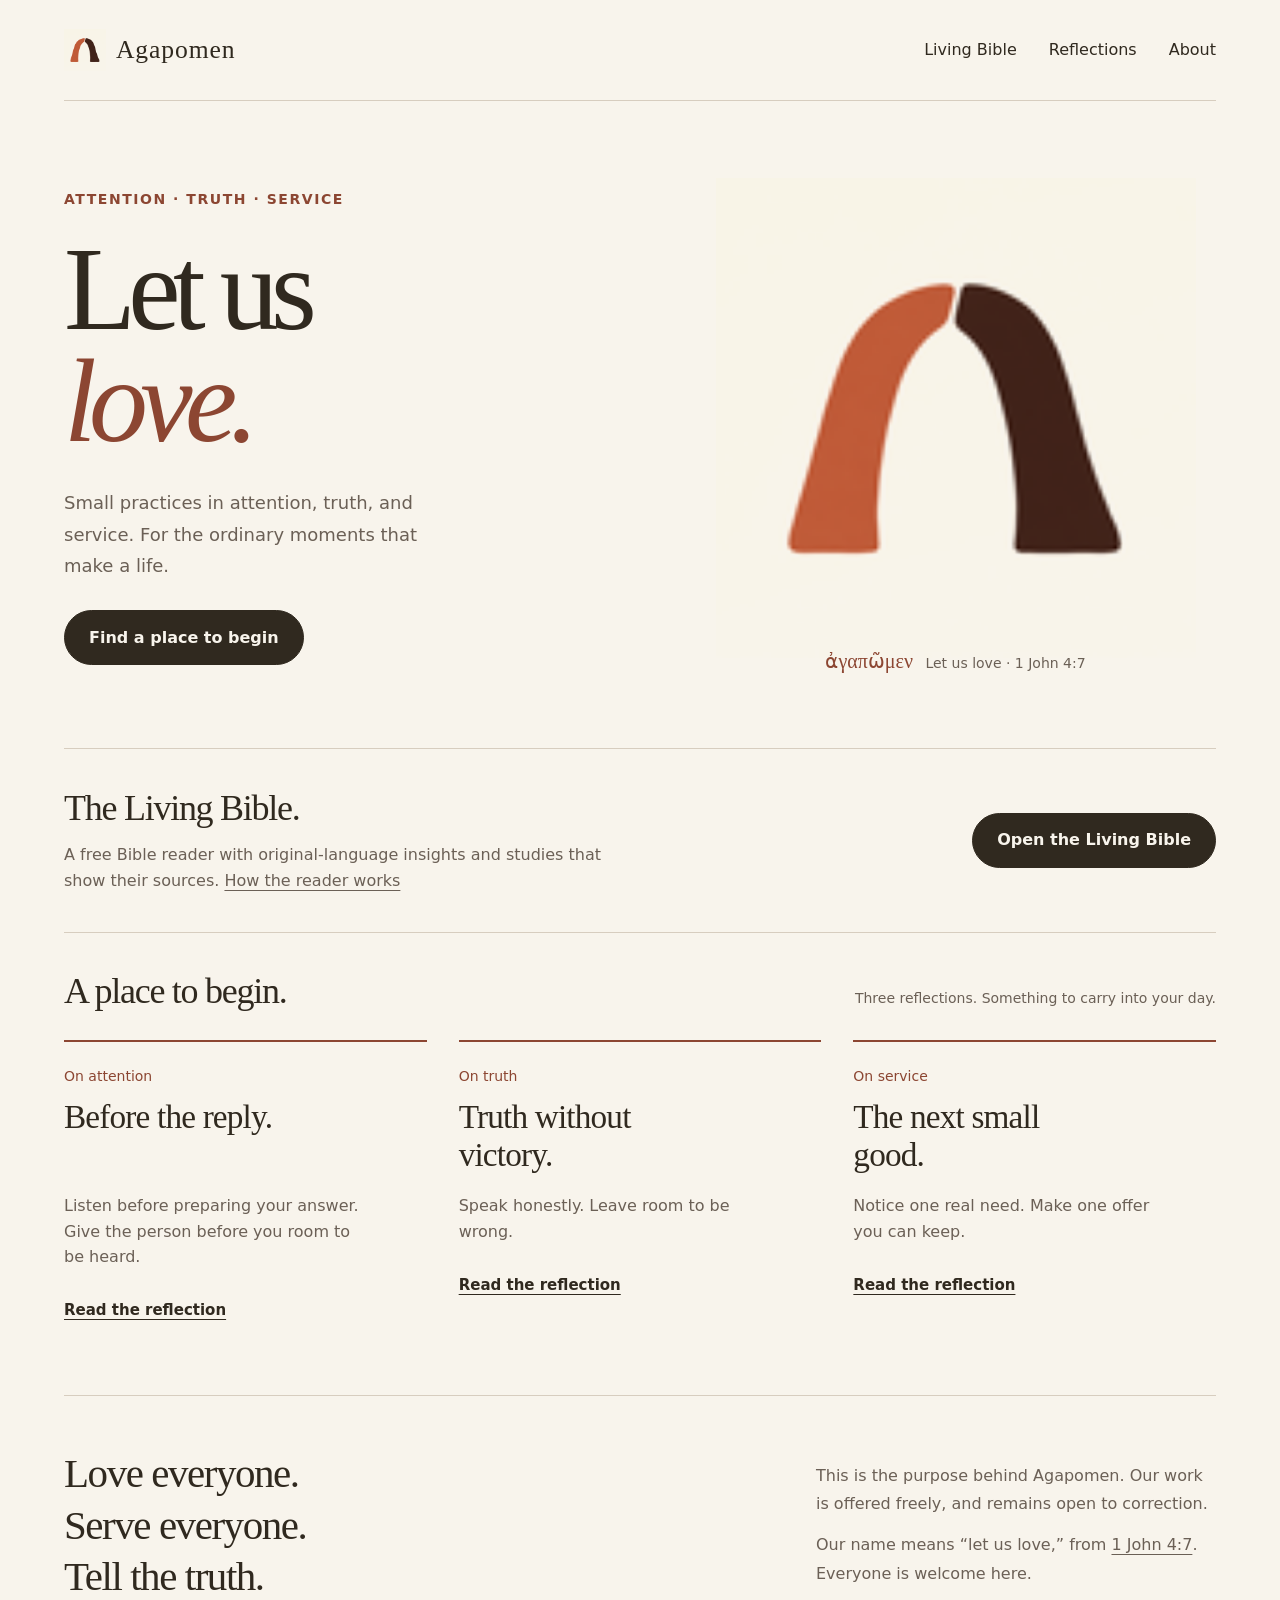
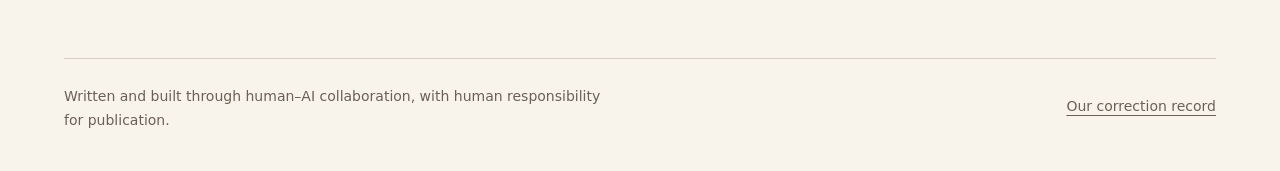
==== commit e187acdb: "Explain free Living Bible access and source limits without fundraising Add concise, accessible non-s" ====
--- a/index.html
+++ b/index.html
@@ -128,7 +128,7 @@
       <section class="bible-entry" aria-labelledby="bible-title">
         <div>
           <h2 id="bible-title">The Living Bible.</h2>
-          <p>A free Bible reader with original-language insights and studies that show their sources.</p>
+          <p>A free Bible reader with original-language insights and studies that show their sources. <a href="free-reading.html">How the reader works</a></p>
         </div>
         <a class="button" href="https://bible.agapomen.org/#home">Open the Living Bible</a>
       </section>
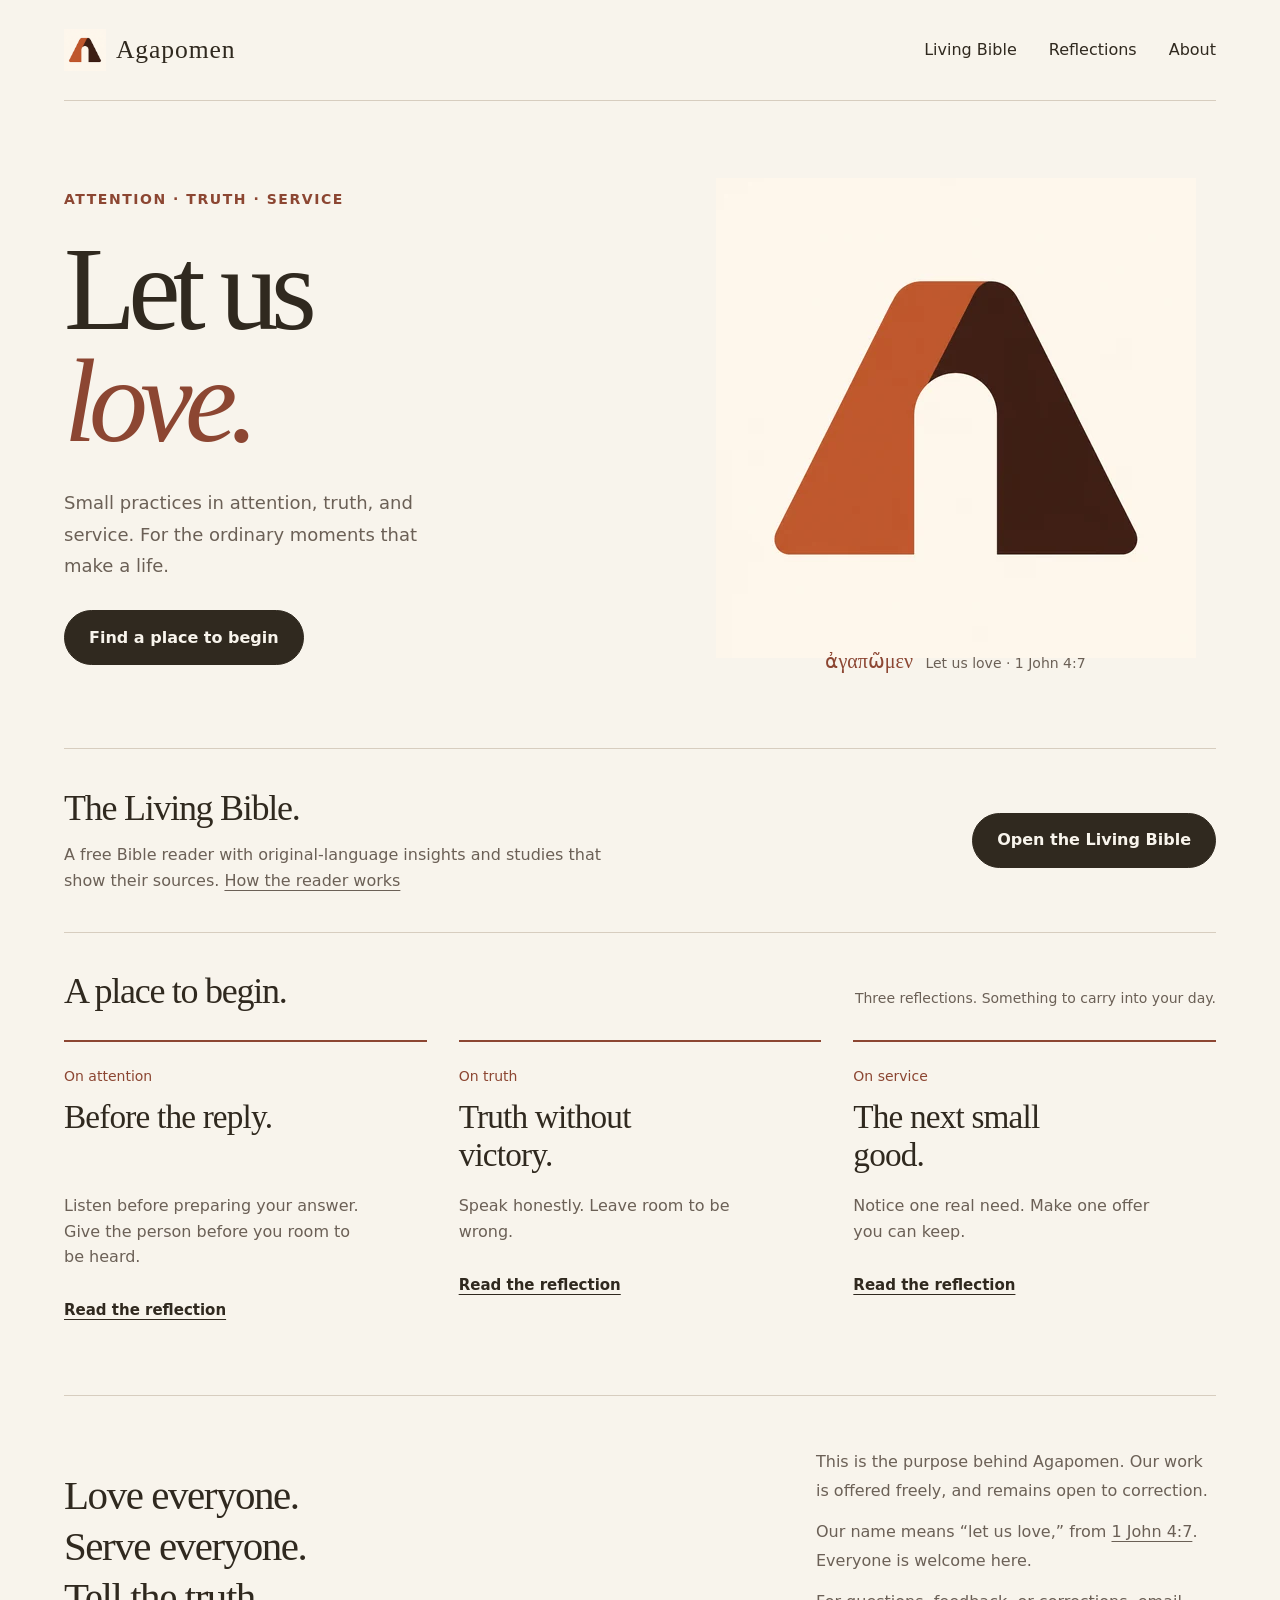
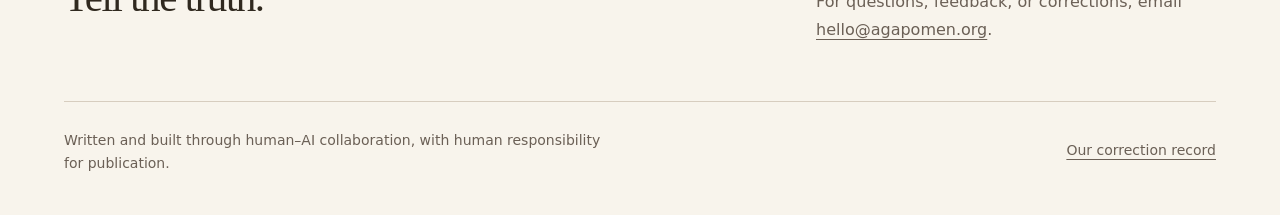
==== commit c67f3ed4: "Use the selected Agapomen doorway across the site and publish the contact address" ====
--- a/index.html
+++ b/index.html
@@ -21,7 +21,7 @@
     .shell{width:min(100% - 3rem,72rem);margin-inline:auto}
     .header{display:flex;align-items:center;justify-content:space-between;gap:1.5rem;min-height:6.3rem;border-bottom:1px solid var(--line)}
     .wordmark{font:1.6rem/1 var(--serif);letter-spacing:.035em;text-decoration:none;display:inline-flex;align-items:center;gap:.65rem;min-height:2.75rem}
-    .brand-mark{width:2.6rem;height:2.6rem;object-fit:contain;mix-blend-mode:darken}
+    .brand-mark{width:2.6rem;height:2.6rem;object-fit:contain}
     .nav{display:flex;align-items:center;gap:2rem;flex-wrap:wrap}
     .nav a{font-size:1rem;text-decoration:none;display:inline-flex;align-items:center;min-height:2.75rem}
     .nav a:hover{text-decoration:underline}
@@ -34,7 +34,7 @@
     .button{display:inline-flex;align-items:center;justify-content:center;padding:.85rem 1.5rem;min-height:3rem;border:1px solid var(--ink);border-radius:3rem;background:var(--ink);color:var(--paper);text-decoration:none;font-weight:550;font-size:1rem;transition:background .18s,border-color .18s}
     .button:hover{background:var(--rust);border-color:var(--rust)}
     .hero-art{margin:0;min-width:0;text-align:center}
-    .hero-art img{display:block;width:100%;max-width:30rem;height:auto;margin:auto;mix-blend-mode:darken}
+    .hero-art img{display:block;width:100%;max-width:30rem;height:auto;margin:auto}
     .hero-art figcaption{font:.875rem/1.5 var(--sans);color:var(--muted);margin-top:-.75rem}
     .hero-art figcaption a{text-decoration:none}
     .hero-art figcaption a:hover{text-decoration:underline}
@@ -72,23 +72,25 @@
   <title>Agapomen — Let us love | Reflections for everyday life</title>
   <meta name="description" content="Let us love. Small practices in attention, truth, and service for the ordinary moments that make a life. Original reflections, offered freely.">
   <link rel="canonical" href="https://agapomen.org/">
-  <link rel="icon" type="image/png" sizes="48x48" href="/assets/agapomen-icon-48.png">
+  <link rel="icon" type="image/png" sizes="48x48" href="/assets/agapomen-icon-48.png?v=2">
+  <link rel="apple-touch-icon" sizes="180x180" href="/assets/apple-touch-icon.png">
+  <link rel="manifest" href="/site.webmanifest">
   <meta property="og:type" content="website">
   <meta property="og:title" content="Agapomen — Let us love | Reflections for everyday life">
   <meta property="og:description" content="Let us love. Small practices in attention, truth, and service for the ordinary moments that make a life. Original reflections, offered freely.">
   <meta property="og:url" content="https://agapomen.org/">
   <meta property="og:site_name" content="Agapomen">
   <meta property="og:locale" content="en_US">
-  <meta property="og:image" content="https://agapomen.org/assets/agapomen-doorway.png">
+  <meta property="og:image" content="https://agapomen.org/assets/agapomen-doorway.png?v=2">
   <meta property="og:image:type" content="image/png">
   <meta property="og:image:width" content="1254">
   <meta property="og:image:height" content="1254">
-  <meta property="og:image:alt" content="Agapomen’s open doorway mark: two distinct forms making room together.">
+  <meta property="og:image:alt" content="Agapomen’s terracotta and dark-brown A-shaped doorway on ivory.">
   <meta name="twitter:card" content="summary">
   <meta name="twitter:title" content="Agapomen — Let us love | Reflections for everyday life">
   <meta name="twitter:description" content="Let us love. Small practices in attention, truth, and service for the ordinary moments that make a life. Original reflections, offered freely.">
-  <meta name="twitter:image" content="https://agapomen.org/assets/agapomen-doorway.png">
-  <meta name="twitter:image:alt" content="Agapomen’s open doorway mark: two distinct forms making room together.">
+  <meta name="twitter:image" content="https://agapomen.org/assets/agapomen-doorway.png?v=2">
+  <meta name="twitter:image:alt" content="Agapomen’s terracotta and dark-brown A-shaped doorway on ivory.">
   <script type="application/ld+json">
 {
   "@context": "https://schema.org",
@@ -105,7 +107,7 @@
   <a class="skip" href="#content">Skip to content</a>
   <div class="shell" id="top">
     <header class="header">
-      <a class="wordmark" href="#top" aria-label="Agapomen, home"><img class="brand-mark" src="assets/agapomen-mark-128.png" width="42" height="42" alt="">Agapomen</a>
+      <a class="wordmark" href="#top" aria-label="Agapomen, home"><img class="brand-mark" src="assets/agapomen-mark-128.png?v=2" width="42" height="42" alt="">Agapomen</a>
       <nav class="nav" aria-label="Main navigation"><a href="https://bible.agapomen.org/#home">Living Bible</a><a href="#practice">Reflections</a><a href="#about">About</a></nav>
     </header>
     <main id="content">
@@ -118,9 +120,9 @@
         </div>
         <figure class="hero-art">
           <picture>
-            <source media="(max-width: 560px)" srcset="assets/agapomen-mark-128.png">
-            <source type="image/webp" srcset="assets/agapomen-doorway-480.webp 480w, assets/agapomen-doorway-960.webp 960w, assets/agapomen-doorway-1254.webp 1254w" sizes="(max-width: 760px) calc(42.5vw - 23.8px), (max-width: 1112px) calc(46.512vw - 37.21px), 480px">
-            <img src="assets/agapomen-doorway.png" width="1254" height="1254" alt="Two distinct forms making an open doorway." decoding="async" fetchpriority="high">
+            <source media="(max-width: 560px)" srcset="assets/agapomen-mark-128.png?v=2">
+            <source type="image/webp" srcset="assets/agapomen-doorway-480.webp?v=2 480w, assets/agapomen-doorway-960.webp?v=2 960w, assets/agapomen-doorway-1254.webp?v=2 1254w" sizes="(max-width: 760px) calc(42.5vw - 23.8px), (max-width: 1112px) calc(46.512vw - 37.21px), 480px">
+            <img src="assets/agapomen-doorway.png?v=2" width="1254" height="1254" alt="Agapomen’s terracotta and dark-brown A-shaped doorway." decoding="async" fetchpriority="high">
           </picture>
           <figcaption><a href="https://www.openbible.com/text/1_john/4-7.htm" rel="noopener noreferrer"><span class="greek" lang="grc">ἀγαπῶμεν</span> Let us love · 1 John 4:7</a></figcaption>
         </figure>
@@ -157,7 +159,7 @@
       </section>
       <section class="purpose" id="about" aria-labelledby="purpose-title">
         <h2 id="purpose-title"><span>Love everyone.</span><span>Serve everyone.</span><span>Tell the truth.</span></h2>
-        <div class="purpose-copy"><p>This is the purpose behind Agapomen. Our work is offered freely, and remains open to correction.</p><p>Our name means “let us love,” from <a href="https://www.openbible.com/text/1_john/4-7.htm" rel="noopener noreferrer">1 John 4:7</a>. Everyone is welcome here.</p></div>
+        <div class="purpose-copy"><p>This is the purpose behind Agapomen. Our work is offered freely, and remains open to correction.</p><p>Our name means “let us love,” from <a href="https://www.openbible.com/text/1_john/4-7.htm" rel="noopener noreferrer">1 John 4:7</a>. Everyone is welcome here.</p><p>For questions, feedback, or corrections, email <a href="mailto:hello@agapomen.org">hello@agapomen.org</a>.</p></div>
       </section>
     </main>
     <footer class="footer" id="record">
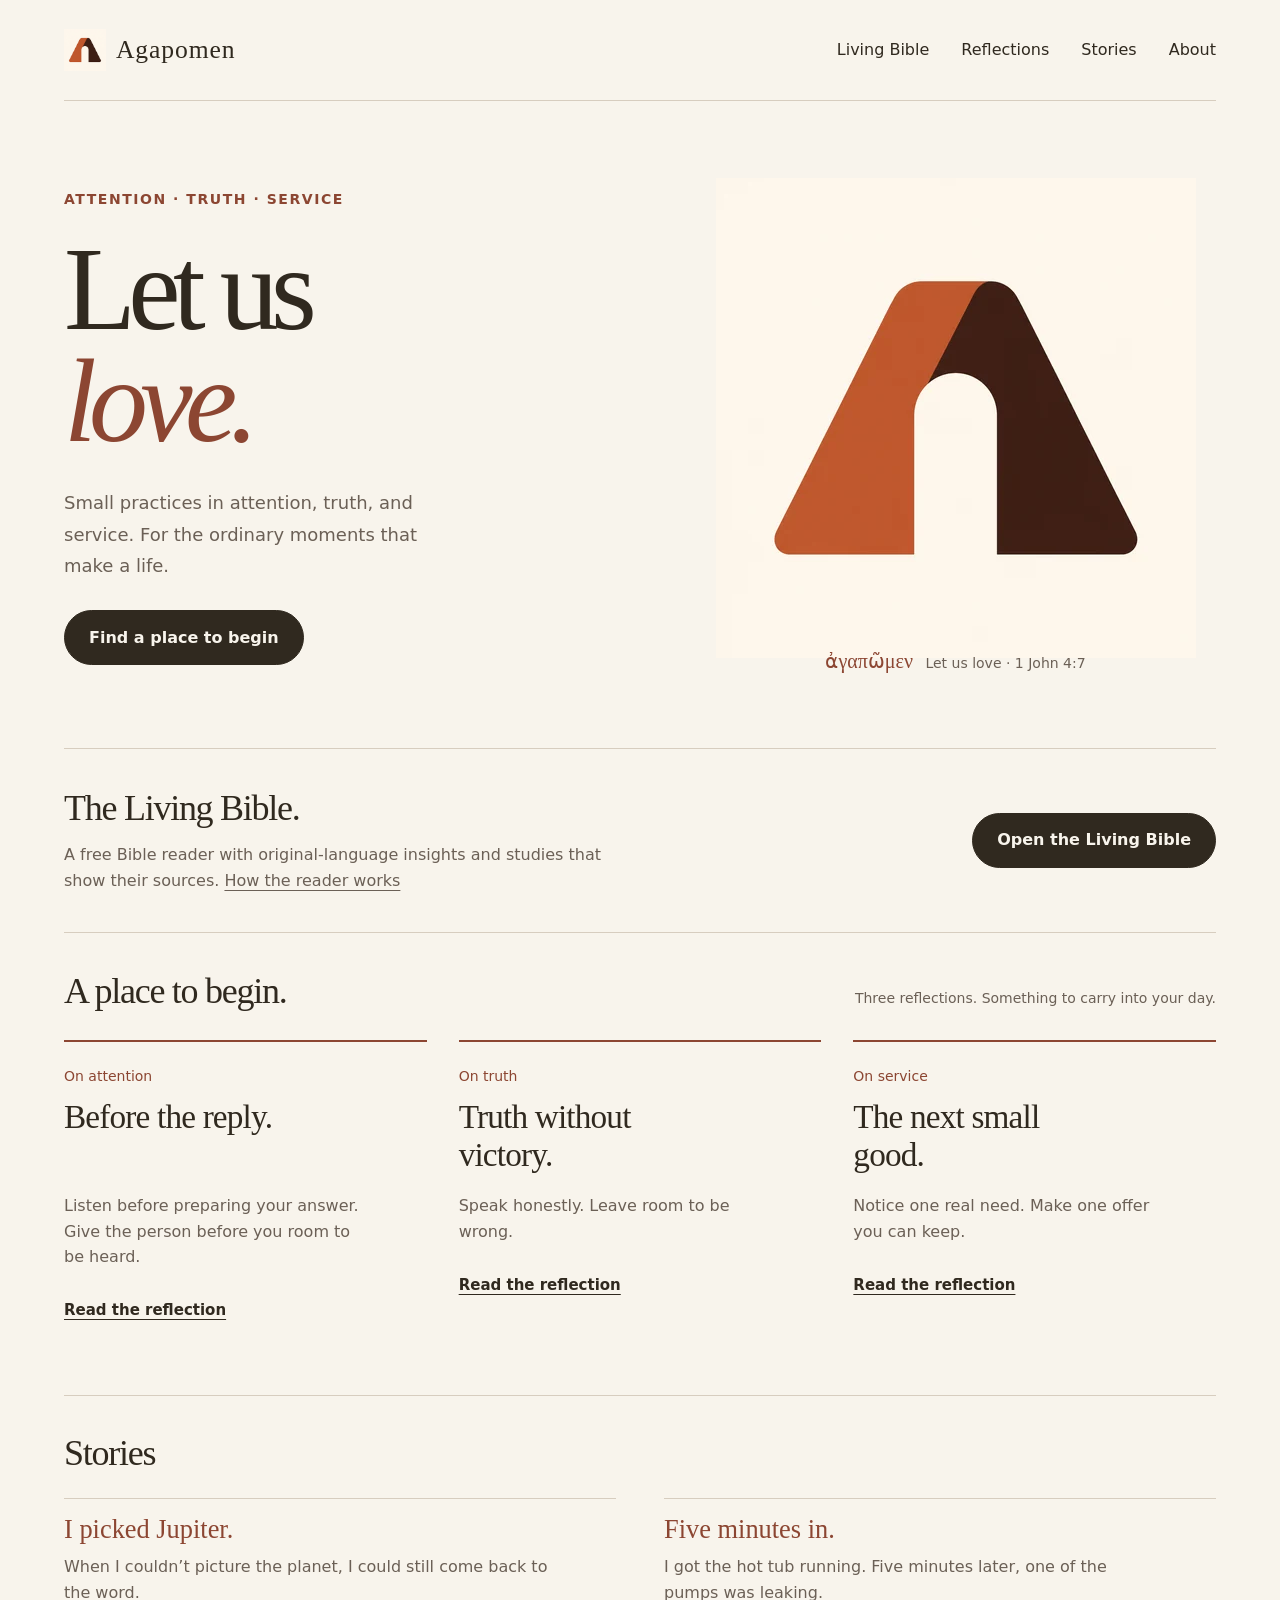
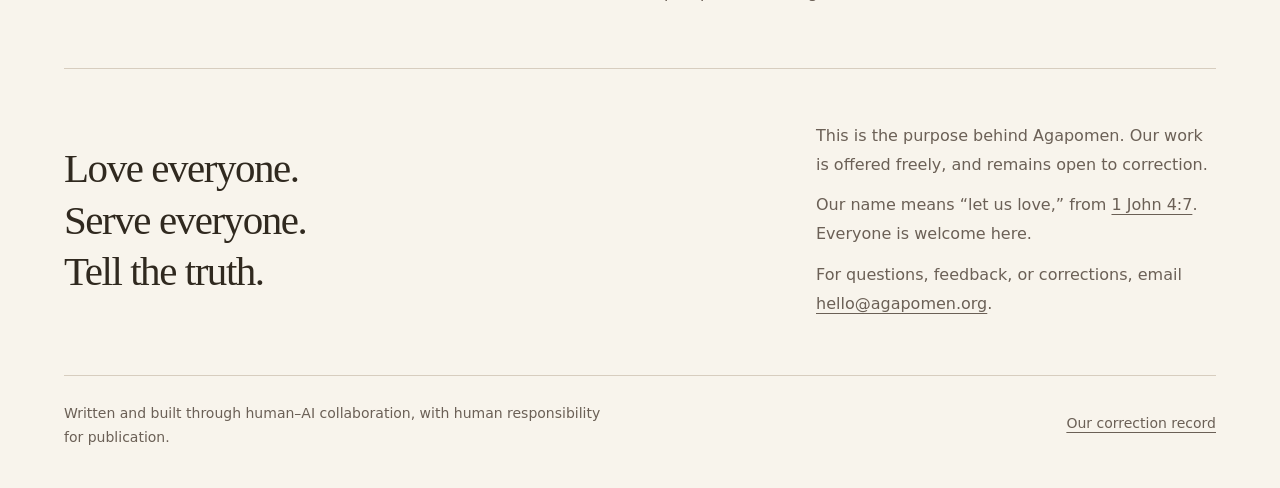
==== commit ef8bf11b: "Publish the Jupiter meditation and hot tub stories" ====
--- a/index.html
+++ b/index.html
@@ -68,6 +68,13 @@
     @media(max-width:360px){.shell{width:calc(100% - 2rem)}.header{gap:.5rem;flex-wrap:wrap;align-content:center;padding:.8rem 0}.nav{gap:1rem}.hero h1 span{display:block}.hero h1 span + span:before{content:none}.hero h1{font-size:5rem}.button{padding-inline:1.2rem}.eyebrow{font-size:.875rem;letter-spacing:.03em}}
     @media(max-width:560px){.header{flex-direction:column;align-items:flex-start;gap:.25rem;padding:.9rem 0 .5rem}.nav{width:100%;justify-content:space-between;gap:.5rem}.bible-entry{grid-template-columns:1fr;gap:1.25rem;padding:2rem 0}.bible-entry .button{justify-self:start}}
     @media(prefers-reduced-motion:reduce){html{scroll-behavior:auto}.button{transition:none}}
+    .stories{border-top:1px solid var(--line);padding:2.3rem 0 3rem}
+    .stories ul{display:grid;grid-template-columns:repeat(2,minmax(0,1fr));gap:1rem 3rem;margin:1.4rem 0 0;padding:0;list-style:none}
+    .stories a{display:block;text-decoration:none;padding:.9rem 0;border-top:1px solid var(--line)}
+    .stories strong{display:block;color:var(--rust);font:normal 1.65rem/1.25 var(--serif);margin-bottom:.5rem}
+    .stories a:hover strong,.stories a:focus-visible strong{text-decoration:underline}
+    .stories span{display:block;max-width:31rem;color:var(--muted)}
+    @media(max-width:560px){.stories ul{grid-template-columns:1fr;gap:.3rem}.stories{padding:1.8rem 0 2rem}}
   </style>
   <title>Agapomen — Let us love | Reflections for everyday life</title>
   <meta name="description" content="Let us love. Small practices in attention, truth, and service for the ordinary moments that make a life. Original reflections, offered freely.">
@@ -108,7 +115,7 @@
   <div class="shell" id="top">
     <header class="header">
       <a class="wordmark" href="#top" aria-label="Agapomen, home"><img class="brand-mark" src="assets/agapomen-mark-128.png?v=2" width="42" height="42" alt="">Agapomen</a>
-      <nav class="nav" aria-label="Main navigation"><a href="https://bible.agapomen.org/#home">Living Bible</a><a href="#practice">Reflections</a><a href="#about">About</a></nav>
+      <nav class="nav" aria-label="Main navigation"><a href="https://bible.agapomen.org/#home">Living Bible</a><a href="#practice">Reflections</a><a href="#stories">Stories</a><a href="#about">About</a></nav>
     </header>
     <main id="content">
       <section class="hero" aria-labelledby="hero-title">
@@ -157,6 +164,13 @@
           </article>
         </div>
       </section>
+      <section class="stories" id="stories" aria-labelledby="stories-title">
+        <h2 id="stories-title">Stories</h2>
+        <ul>
+            <li><a href="i-picked-jupiter.html"><strong>I picked Jupiter.</strong><span>When I couldn’t picture the planet, I could still come back to the word.</span></a></li>
+            <li><a href="five-minutes-in.html"><strong>Five minutes in.</strong><span>I got the hot tub running. Five minutes later, one of the pumps was leaking.</span></a></li>
+        </ul>
+      </section>
       <section class="purpose" id="about" aria-labelledby="purpose-title">
         <h2 id="purpose-title"><span>Love everyone.</span><span>Serve everyone.</span><span>Tell the truth.</span></h2>
         <div class="purpose-copy"><p>This is the purpose behind Agapomen. Our work is offered freely, and remains open to correction.</p><p>Our name means “let us love,” from <a href="https://www.openbible.com/text/1_john/4-7.htm" rel="noopener noreferrer">1 John 4:7</a>. Everyone is welcome here.</p><p>For questions, feedback, or corrections, email <a href="mailto:hello@agapomen.org">hello@agapomen.org</a>.</p></div>
